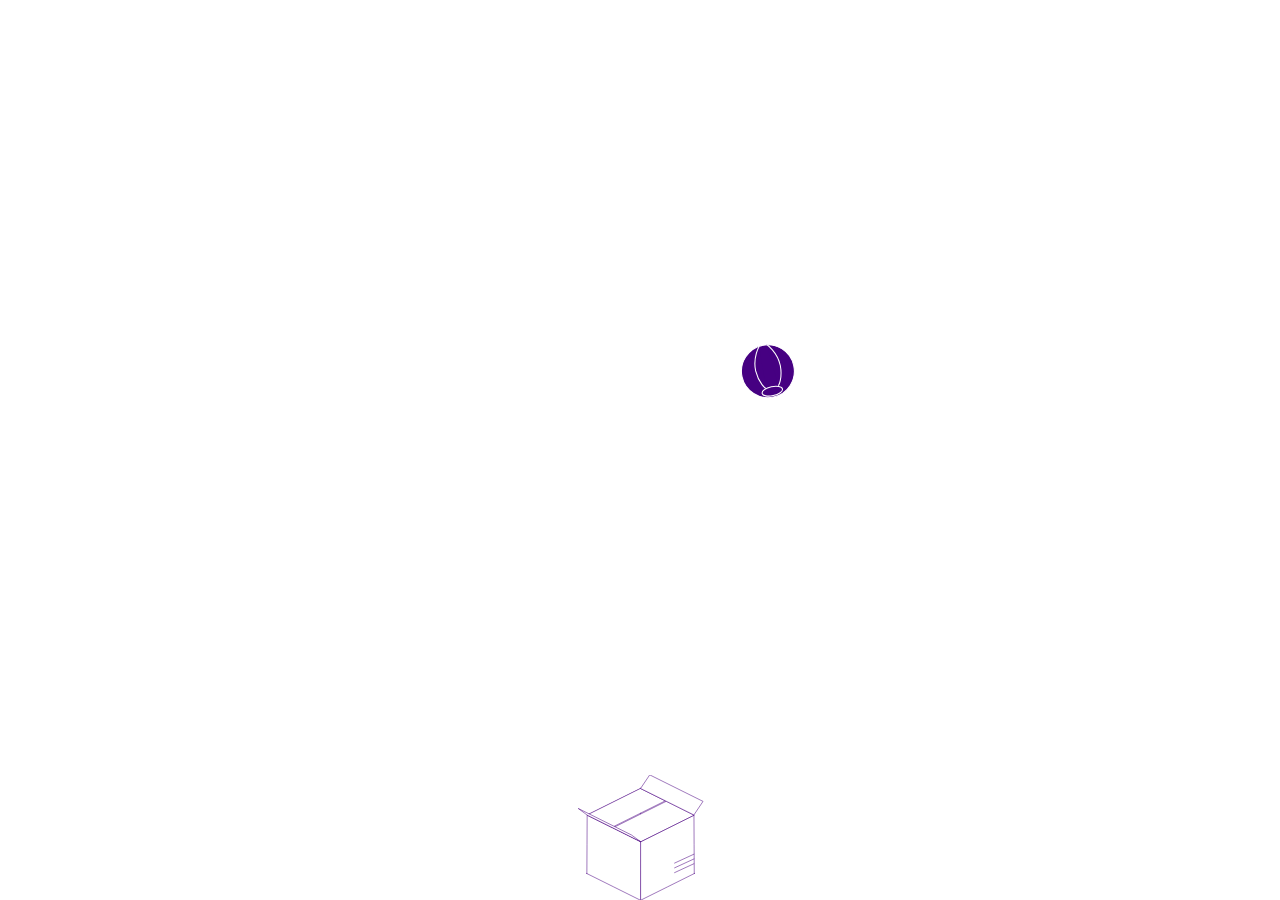
==== boxanimationtest/animationtester.html @ b497a302 "need to work on the svg path with ball, the ball moved along the position that is a width of the ori" ====
<!DOCTYPE html>
<html lang="en">
<head>
    <meta charset="UTF-8">
    <meta http-equiv="X-UA-Compatible" content="IE=edge">
    <meta name="viewport" content="width=device-width, initial-scale=1.0">
    <title>Document</title>
    <script src="../anime.min.js"></script>
    <link rel="stylesheet" href="box.css">
   </head>
<body>
   <div class="flex-container">
   <div class="scence-container">
   <svg id="box" width="160.93758" height="125.50215" xmlns="http://www.w3.org/2000/svg" xmlns:svg="http://www.w3.org/2000/svg">

      <metadata id="metadata5224">image/svg+xml</metadata>
     
      <g class="layer">
       <title>Layer 1</title>
      
       <g id="layer1" transform="translate(-18.466661,-171.67717)">
        <path d="m99.02972,185.14932c17.79928,8.86847 35.59855,17.73693 53.39782,26.6054c-17.79927,8.86846 -35.59855,17.73693 -53.39782,26.6054c-17.79928,-8.86847 -35.59855,-17.73693 -53.39782,-26.6054c17.79927,-8.86846 35.59855,-17.73693 53.39782,-26.6054z" fill="#ffffff" fill-rule="evenodd" id="rect5538" stroke="#000000" stroke-dashoffset="0" stroke-linecap="round" stroke-linejoin="round" stroke-miterlimit="4" stroke-width="0.52917"/>
        <path d="m152.72032,270.24236c-17.8752,8.89079 -35.7504,17.78159 -53.6256,26.67238c-0.02167,-19.51821 -0.04333,-39.03641 -0.065,-58.55462c17.79927,-8.86846 35.59853,-17.73693 53.3978,-26.60539c0.0976,19.49588 0.1952,38.99175 0.2928,58.48763z" fill="#ffffff" fill-rule="evenodd" id="rect5538-0" stroke="#000000" stroke-dashoffset="0" stroke-linecap="round" stroke-linejoin="round" stroke-miterlimit="4" stroke-width="0.52917"/>
        <path d="m45.33871,270.24235c17.8752,8.89079 35.7504,17.78159 53.6256,26.67238c0.02167,-19.51821 0.04333,-39.03641 0.065,-58.55462c-17.79927,-8.86846 -35.59853,-17.73693 -53.3978,-26.60539c-0.0976,19.49588 -0.1952,38.99175 -0.2928,58.48763z" fill="#ffffff" fill-rule="evenodd" id="rect5538-0-2" stroke="#000000" stroke-dashoffset="0" stroke-linecap="round" stroke-linejoin="round" stroke-miterlimit="4" stroke-width="0.52917"/>
        <path d="m99.02971,185.14932c0,17.73693 0,35.47386 0,53.21079" fill="none" id="path5765" stroke="#000000" stroke-miterlimit="4" stroke-width="0.52917"/>
        <path d="m72.14531,171.86423l26.69586,13.28552l-53.30361,26.5272l-26.69586,-13.28552l53.30361,-26.5272z" fill="#ffffff" fill-rule="evenodd" id="rect5565-2-3" class="lidn" stroke="#000000" stroke-dashoffset="0" stroke-linecap="round" stroke-linejoin="round" stroke-miterlimit="4" stroke-width="0.52917"/>
        <path d="m152.33287,211.67687l26.69585,13.28552l-53.30361,26.5272l-26.69585,-13.28552l53.30361,-26.5272z" fill="#ffffff" fill-rule="evenodd" id="rect5565-2" class="lids" stroke="#000000" stroke-dashoffset="0" stroke-linecap="round" stroke-linejoin="round" stroke-miterlimit="4" stroke-width="0.52917"/>
        <path d="m45.63193,211.75474l-26.69585,13.28552l53.30361,26.5272l26.69585,-13.28552l-53.30361,-26.5272z" fill="#ffffff" fill-rule="evenodd" id="rect5565-2-6" class="lidw" stroke="#000000" stroke-dashoffset="0" stroke-linecap="round" stroke-linejoin="round" stroke-miterlimit="4" stroke-width="0.52917"/>
        <path d="m125.72559,171.86381l-26.69586,13.28552l53.30361,26.5272l26.69586,-13.28552l-53.30361,-26.5272z" fill="#ffffff" fill-rule="evenodd" id="rect5565-2-4" class="lide" stroke="#000000" stroke-dashoffset="0" stroke-linecap="round" stroke-linejoin="round" stroke-miterlimit="4" stroke-width="0.52917"/>
      
        <path d="m152.3244,250.8869c-6.42559,2.96081 -12.85119,5.92163 -19.27678,8.88244" fill="none" id="path6612" stroke="#000000" stroke-linecap="round" stroke-miterlimit="4" stroke-width="0.52917"/>
        <path d="m152.3244,250.8869c-6.42559,2.96081 -12.85119,5.92163 -19.27678,8.88244" fill="none" id="path6612-7" stroke="#000000" stroke-linecap="round" stroke-miterlimit="4" stroke-width="0.52917" transform="translate(2.0533333e-6,9.5439038)"/>
        <path d="m152.3244,250.8869c-6.42559,2.96081 -12.85119,5.92163 -19.27678,8.88244" fill="none" id="path6612-5" stroke="#000000" stroke-linecap="round" stroke-miterlimit="4" stroke-width="0.52917" transform="translate(0.03779967,4.7436062)"/>
       </g>
      </g>
     </svg>
     <!-- <img src="../ball.svg" id="ball-svg" alt=""> -->
   <svg id="ball-with-path" width="80%" height="600" viewBox="70 -0 400 300">
      <g id="ball">
            <circle
         style="opacity:1;fill:#460082;fill-opacity:1;fill-rule:evenodd;stroke:#ffffff;stroke-width:0.5291667;stroke-linecap:round;stroke-linejoin:round;stroke-miterlimit:4;stroke-dasharray:none;stroke-dashoffset:0;stroke-opacity:1"
         id="path4991"
         cx="305.51553"
         cy="17.920185"
         r="13.229166" />
      <ellipse
         style="opacity:1;fill:#460082;fill-opacity:1;fill-rule:evenodd;stroke:#ffffff;stroke-width:0.5291667;stroke-linecap:round;stroke-linejoin:round;stroke-miterlimit:4;stroke-dasharray:none;stroke-dashoffset:0;stroke-opacity:1"
         id="path4993"
         cx="305.51553"
         cy="7.6911798"
         rx="5.2024026"
         ry="2.247438" />
      <path
         style="fill:#460082;fill-opacity:1;stroke:#ffffff;stroke-width:0.5291667;stroke-linecap:butt;stroke-linejoin:miter;stroke-miterlimit:4;stroke-dasharray:none;stroke-opacity:1"
         d="m 301.9661,9.6803206 c 0,0 -2.92376,3.0176674 -3.12421,9.6993974 1e-5,6.94902 4.39849,11.69837 4.39849,11.69837"
         id="path4995"
         inkscape:connector-curvature="0"
         sodipodi:nodetypes="ccc" />
      <path
         style="fill:#460082;fill-opacity:1;stroke:#ffffff;stroke-width:0.52916676;stroke-linecap:butt;stroke-linejoin:miter;stroke-miterlimit:4;stroke-dasharray:none;stroke-opacity:1"
         d="m 308.3353,9.6803206 c 0,0 2.92376,3.0176674 3.12421,9.6993974 -1e-5,6.94902 -4.39849,11.69837 -4.39849,11.69837"
         id="path4995-7"
         inkscape:connector-curvature="0"
         sodipodi:nodetypes="ccc" />
      </g>
    <path
       style="fill:none;stroke:none;stroke-width:0.26458332px;stroke-linecap:butt;stroke-linejoin:miter;stroke-opacity:1"
       d="M 291.85833,21.712378 C 44.901281,63.406424 19.777945,102.96231 19.777945,102.96231 c 0,0 -27.2614916,18.17433 39.555888,43.8322 66.817387,25.65788 246.422497,-4.81085 251.767907,-14.96709 5.34537,-10.15624 -89.80257,-45.435817 -134.16932,-38.486811 -44.36674,6.949011 -145.929154,23.519721 -142.187382,42.763121 3.741774,19.24341 36.883194,45.43582 81.249932,61.472 44.36675,16.03617 117.06406,11.22531 125.61668,8.01808 8.55262,-3.20723 68.42101,-24.5888 55.05752,-29.39965 -13.36347,-4.81085 -215.953773,0 -213.815617,24.05426 2.138156,24.05426 72.697307,71.09369 72.697307,71.09369 l -1.06908,3.20723"
       id="ball-path"
       class="item-path"
       inkscape:connector-curvature="0" />
   </svg>
</div>
</div>
<script SRC="./box.js" >
   
</script>
</body>

</html>
---- boxanimationtest/box.css ----
.path-anime{
         
}
body{
   margin: 0;
   width: 100vw;
   height: 100vh;
}
#box{
   position: absolute;
   bottom: 0;
   left: 0;
   right: 0;
   margin-left: auto;
   fill:indigo;
}
#box  g {
      width: 100%;
      height: 100%;
      color: indigo;
   }
   #box  g *{
      width: 100%;
      height: 100%;
      stroke: indigo;
      
   }
.scence-container{
   width: 100%;
   height: 100%;
   position: relative;
   display: flex;
}
.flex-container {
   width: 100%;
   height: 100vh;
}
.flex-container svg{
   margin: auto;
}
.flying-obj{
   position: absolute;
   width: 40px;
   height: 40px;
   align-self: flex-start;
}
.fading{
   transition: all 0.2s;
   opacity: 0;

}
.path-svg{
  position: absolute;
  bottom: 0;
  left: 0;
  right: 0;
  margin: auto;
}
#ball-with-path, #box{
    position: absolute;
    bottom: 0;
}
#ball{
    transform-origin: 0 0;
    transform-box: fill-box;
}
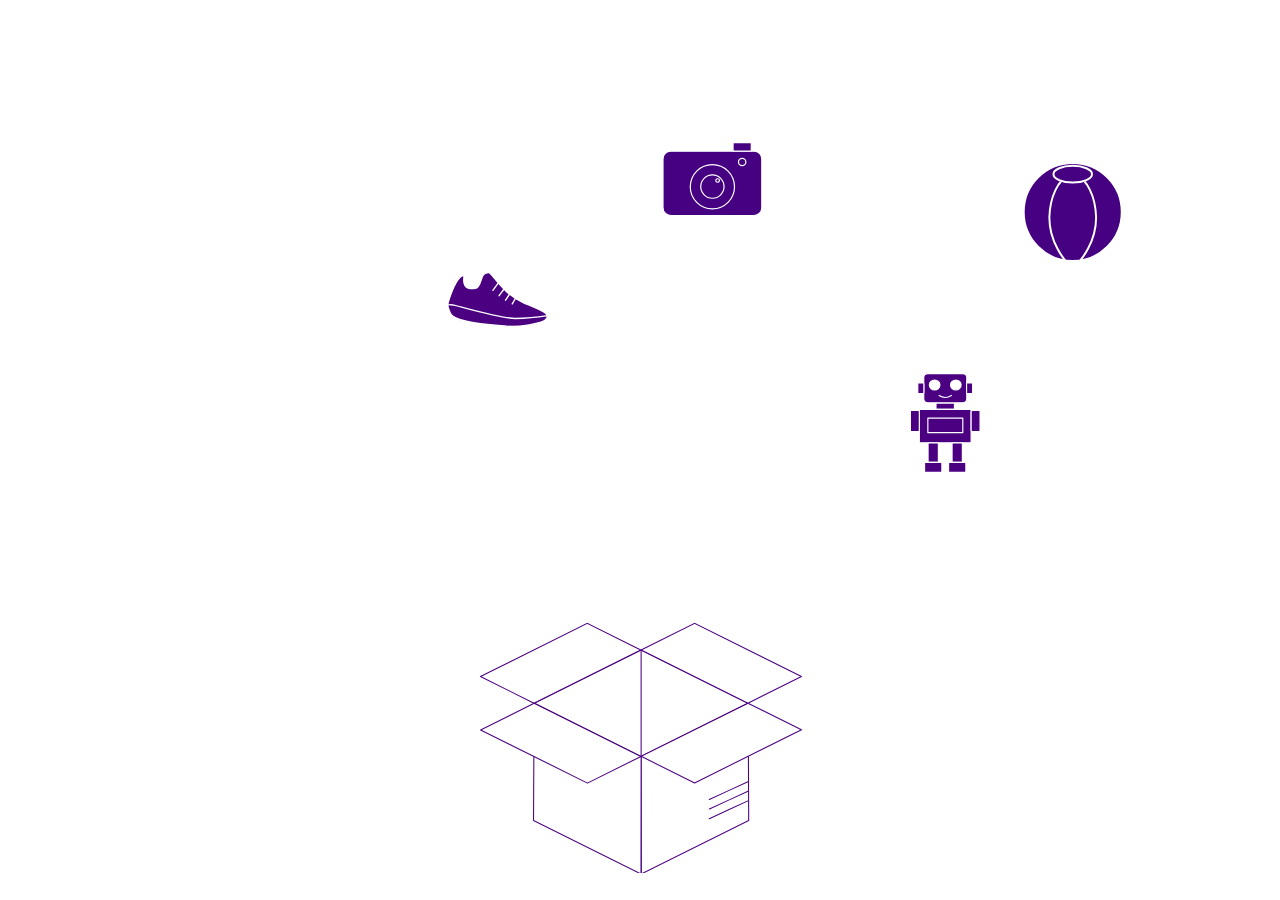
==== commit 2a7fcc3f: "added flower animation, path animation for the objects, change the position" ====
--- a/boxanimationtest/animationtester.html
+++ b/boxanimationtest/animationtester.html
@@ -9,68 +9,111 @@
     <link rel="stylesheet" href="box.css">
    </head>
 <body>
-   <div class="flex-container">
    <div class="scence-container">
-   <svg id="box" width="160.93758" height="125.50215" xmlns="http://www.w3.org/2000/svg" xmlns:svg="http://www.w3.org/2000/svg">
+      <svg id="box" width="320.93758" height="250.50215" xmlns="http://www.w3.org/2000/svg" xmlns:svg="http://www.w3.org/2000/svg" viewBox="0 0 160 125" preserveAspectRatio="xMidYMid meet">
 
-      <metadata id="metadata5224">image/svg+xml</metadata>
-     
-      <g class="layer">
-       <title>Layer 1</title>
-      
-       <g id="layer1" transform="translate(-18.466661,-171.67717)">
-        <path d="m99.02972,185.14932c17.79928,8.86847 35.59855,17.73693 53.39782,26.6054c-17.79927,8.86846 -35.59855,17.73693 -53.39782,26.6054c-17.79928,-8.86847 -35.59855,-17.73693 -53.39782,-26.6054c17.79927,-8.86846 35.59855,-17.73693 53.39782,-26.6054z" fill="#ffffff" fill-rule="evenodd" id="rect5538" stroke="#000000" stroke-dashoffset="0" stroke-linecap="round" stroke-linejoin="round" stroke-miterlimit="4" stroke-width="0.52917"/>
-        <path d="m152.72032,270.24236c-17.8752,8.89079 -35.7504,17.78159 -53.6256,26.67238c-0.02167,-19.51821 -0.04333,-39.03641 -0.065,-58.55462c17.79927,-8.86846 35.59853,-17.73693 53.3978,-26.60539c0.0976,19.49588 0.1952,38.99175 0.2928,58.48763z" fill="#ffffff" fill-rule="evenodd" id="rect5538-0" stroke="#000000" stroke-dashoffset="0" stroke-linecap="round" stroke-linejoin="round" stroke-miterlimit="4" stroke-width="0.52917"/>
-        <path d="m45.33871,270.24235c17.8752,8.89079 35.7504,17.78159 53.6256,26.67238c0.02167,-19.51821 0.04333,-39.03641 0.065,-58.55462c-17.79927,-8.86846 -35.59853,-17.73693 -53.3978,-26.60539c-0.0976,19.49588 -0.1952,38.99175 -0.2928,58.48763z" fill="#ffffff" fill-rule="evenodd" id="rect5538-0-2" stroke="#000000" stroke-dashoffset="0" stroke-linecap="round" stroke-linejoin="round" stroke-miterlimit="4" stroke-width="0.52917"/>
-        <path d="m99.02971,185.14932c0,17.73693 0,35.47386 0,53.21079" fill="none" id="path5765" stroke="#000000" stroke-miterlimit="4" stroke-width="0.52917"/>
-        <path d="m72.14531,171.86423l26.69586,13.28552l-53.30361,26.5272l-26.69586,-13.28552l53.30361,-26.5272z" fill="#ffffff" fill-rule="evenodd" id="rect5565-2-3" class="lidn" stroke="#000000" stroke-dashoffset="0" stroke-linecap="round" stroke-linejoin="round" stroke-miterlimit="4" stroke-width="0.52917"/>
-        <path d="m152.33287,211.67687l26.69585,13.28552l-53.30361,26.5272l-26.69585,-13.28552l53.30361,-26.5272z" fill="#ffffff" fill-rule="evenodd" id="rect5565-2" class="lids" stroke="#000000" stroke-dashoffset="0" stroke-linecap="round" stroke-linejoin="round" stroke-miterlimit="4" stroke-width="0.52917"/>
-        <path d="m45.63193,211.75474l-26.69585,13.28552l53.30361,26.5272l26.69585,-13.28552l-53.30361,-26.5272z" fill="#ffffff" fill-rule="evenodd" id="rect5565-2-6" class="lidw" stroke="#000000" stroke-dashoffset="0" stroke-linecap="round" stroke-linejoin="round" stroke-miterlimit="4" stroke-width="0.52917"/>
-        <path d="m125.72559,171.86381l-26.69586,13.28552l53.30361,26.5272l26.69586,-13.28552l-53.30361,-26.5272z" fill="#ffffff" fill-rule="evenodd" id="rect5565-2-4" class="lide" stroke="#000000" stroke-dashoffset="0" stroke-linecap="round" stroke-linejoin="round" stroke-miterlimit="4" stroke-width="0.52917"/>
-      
-        <path d="m152.3244,250.8869c-6.42559,2.96081 -12.85119,5.92163 -19.27678,8.88244" fill="none" id="path6612" stroke="#000000" stroke-linecap="round" stroke-miterlimit="4" stroke-width="0.52917"/>
-        <path d="m152.3244,250.8869c-6.42559,2.96081 -12.85119,5.92163 -19.27678,8.88244" fill="none" id="path6612-7" stroke="#000000" stroke-linecap="round" stroke-miterlimit="4" stroke-width="0.52917" transform="translate(2.0533333e-6,9.5439038)"/>
-        <path d="m152.3244,250.8869c-6.42559,2.96081 -12.85119,5.92163 -19.27678,8.88244" fill="none" id="path6612-5" stroke="#000000" stroke-linecap="round" stroke-miterlimit="4" stroke-width="0.52917" transform="translate(0.03779967,4.7436062)"/>
-       </g>
-      </g>
-     </svg>
+         <metadata id="metadata5224">image/svg+xml</metadata>
+        
+         <g class="layer">
+          <title>Layer 1</title>
+         
+          <g id="layer1" transform="translate(-18.466661,-171.67717)">
+           <path d="m99.02972,185.14932c17.79928,8.86847 35.59855,17.73693 53.39782,26.6054c-17.79927,8.86846 -35.59855,17.73693 -53.39782,26.6054c-17.79928,-8.86847 -35.59855,-17.73693 -53.39782,-26.6054c17.79927,-8.86846 35.59855,-17.73693 53.39782,-26.6054z" fill="#ffffff" fill-rule="evenodd" id="rect5538" stroke="#000000" stroke-dashoffset="0" stroke-linecap="round" stroke-linejoin="round" stroke-miterlimit="4" stroke-width="0.52917"/>
+           <path d="m152.72032,270.24236c-17.8752,8.89079 -35.7504,17.78159 -53.6256,26.67238c-0.02167,-19.51821 -0.04333,-39.03641 -0.065,-58.55462c17.79927,-8.86846 35.59853,-17.73693 53.3978,-26.60539c0.0976,19.49588 0.1952,38.99175 0.2928,58.48763z" fill="#ffffff" fill-rule="evenodd" id="rect5538-0" stroke="#000000" stroke-dashoffset="0" stroke-linecap="round" stroke-linejoin="round" stroke-miterlimit="4" stroke-width="0.52917"/>
+           <path d="m45.33871,270.24235c17.8752,8.89079 35.7504,17.78159 53.6256,26.67238c0.02167,-19.51821 0.04333,-39.03641 0.065,-58.55462c-17.79927,-8.86846 -35.59853,-17.73693 -53.3978,-26.60539c-0.0976,19.49588 -0.1952,38.99175 -0.2928,58.48763z" fill="#ffffff" fill-rule="evenodd" id="rect5538-0-2" stroke="#000000" stroke-dashoffset="0" stroke-linecap="round" stroke-linejoin="round" stroke-miterlimit="4" stroke-width="0.52917"/>
+           <path d="m99.02971,185.14932c0,17.73693 0,35.47386 0,53.21079" fill="none" id="path5765" stroke="#000000" stroke-miterlimit="4" stroke-width="0.52917"/>
+           <path d="m72.14531,171.86423l26.69586,13.28552l-53.30361,26.5272l-26.69586,-13.28552l53.30361,-26.5272z" fill="#ffffff" fill-rule="evenodd" id="rect5565-2-3" class="lidn" stroke="#000000" stroke-dashoffset="0" stroke-linecap="round" stroke-linejoin="round" stroke-miterlimit="4" stroke-width="0.52917"/>
+           <path d="m152.33287,211.67687l26.69585,13.28552l-53.30361,26.5272l-26.69585,-13.28552l53.30361,-26.5272z" fill="#ffffff" fill-rule="evenodd" id="rect5565-2" class="lids" stroke="#000000" stroke-dashoffset="0" stroke-linecap="round" stroke-linejoin="round" stroke-miterlimit="4" stroke-width="0.52917"/>
+           <path d="m45.63193,211.75474l-26.69585,13.28552l53.30361,26.5272l26.69585,-13.28552l-53.30361,-26.5272z" fill="#ffffff" fill-rule="evenodd" id="rect5565-2-6" class="lidw" stroke="#000000" stroke-dashoffset="0" stroke-linecap="round" stroke-linejoin="round" stroke-miterlimit="4" stroke-width="0.52917"/>
+           <path d="m125.72559,171.86381l-26.69586,13.28552l53.30361,26.5272l26.69586,-13.28552l-53.30361,-26.5272z" fill="#ffffff" fill-rule="evenodd" id="rect5565-2-4" class="lide" stroke="#000000" stroke-dashoffset="0" stroke-linecap="round" stroke-linejoin="round" stroke-miterlimit="4" stroke-width="0.52917"/>
+         
+           <path d="m152.3244,250.8869c-6.42559,2.96081 -12.85119,5.92163 -19.27678,8.88244" fill="none" id="path6612" stroke="#000000" stroke-linecap="round" stroke-miterlimit="4" stroke-width="0.52917"/>
+           <path d="m152.3244,250.8869c-6.42559,2.96081 -12.85119,5.92163 -19.27678,8.88244" fill="none" id="path6612-7" stroke="#000000" stroke-linecap="round" stroke-miterlimit="4" stroke-width="0.52917" transform="translate(2.0533333e-6,9.5439038)"/>
+           <path d="m152.3244,250.8869c-6.42559,2.96081 -12.85119,5.92163 -19.27678,8.88244" fill="none" id="path6612-5" stroke="#000000" stroke-linecap="round" stroke-miterlimit="4" stroke-width="0.52917" transform="translate(0.03779967,4.7436062)"/>
+          </g>
+         </g>
+        </svg>
      <!-- <img src="../ball.svg" id="ball-svg" alt=""> -->
-   <svg id="ball-with-path" width="80%" height="600" viewBox="70 -0 400 300">
+   <div class="object-path-anim" id="ball-moving">
+      <img class="flying-object" id="ball" src="../ball.svg">
+      <svg class="anim-path" id="ball-with-path" 
+      viewBox="0 0 297.11761 196.36584">
+      <path
+      style="fill:none;stroke:none;stroke-width:0.252414px;stroke-linecap:butt;stroke-linejoin:miter;stroke-opacity:1"
+      d="m 216.20541,55.102499 c 0,0 47.24898,-5.847873 61.23467,14.791676 C 291.4258,90.533722 257.40652,98.789543 247.20073,100.16551 236.99496,101.54148 -14.747651,111.86125 7.5538711,90.18973 29.855393,68.518204 124.35338,65.07828 134.18116,66.798241 c 9.82779,1.719963 134.56512,3.439927 138.34504,25.111452 3.77992,21.671527 -138.34504,56.758757 -169.71837,54.694807 -31.373327,-2.06396 -88.828096,-12.38373 -74.842395,-20.63955 13.9857,-8.25582 161.024545,-16.16765 178.034185,1.37596 17.00964,17.54362 -51.4069,68.4545 -51.4069,68.4545"
+      id="ball-path" />
+      </svg>
+   </div>
+   <div class="object-path-anim" id="camera-moving">
+      <img class="flying-object" id="camera" src="../camera.svg">
+      <svg class="anim-path" id="camera-with-path" 
+      viewBox="0 0 297.11761 196.36584">
+      <path
+      style="fill:none;stroke:none;stroke-width:0.264583px;stroke-linecap:butt;stroke-linejoin:miter;stroke-opacity:1"
+      d="m 117.92857,46.113094 c 0,0 -72.571428,-5.291667 -80.886904,-5.291667 -8.315476,0 -53.672618,-18.898808 -28.72619,-25.70238 C 33.261903,8.315476 116.41667,-3.0238094 188.98809,9.8273808 261.55952,22.678571 303.1369,27.970239 295.57736,43.845236 288.01785,59.720236 33.261903,108.10119 21.922619,86.178569 10.583333,64.255951 53.672618,61.232142 92.982141,58.964284 132.29166,56.696427 307.6726,71.815475 278.19048,92.22619 248.70833,112.6369 31.75,193.52381 48.380951,147.41071 65.011902,101.29762 163.28571,105.83333 181.42857,127.75595 c 18.14285,21.92262 -27.97024,67.27976 -27.97024,67.27976"
+      id="camera-path" />
+      </svg>
+   </div>
+   <div class="object-path-anim" id="robot-moving">
+      <img class="flying-object" id="robot" src="../robot.svg">
+      <svg class="anim-path" id="robot-with-path" 
+      viewBox="0 0 297.11761 196.36584">
+      <path
+      style="fill:none;stroke:none;stroke-width:0.264583px;stroke-linecap:butt;stroke-linejoin:miter;stroke-opacity:1"
+      d="m 181.42857,112.6369 c 0,0 127.75594,2.26786 117.17261,-24.946425 C 288.01785,60.47619 200.32738,54.428569 125.48809,64.255951 50.648809,74.083332 14.363095,84.666666 6.047619,97.517856 -2.2678571,110.36904 99.02976,144.3869 190.5,146.65476 c 91.47024,2.26786 103.56548,-21.92262 103.56548,-21.92262 0,0 -164.79762,-33.261905 -199.571435,0 -34.773809,33.2619 49.136905,71.05952 49.136905,71.05952"
+      id="robot-path" /> 
+      </svg>
+   </div>
+   <div class="object-path-anim" id="shoe-moving">
+      <img class="flying-object" id="shoe" src="../shoe.svg">
+      <svg class="anim-path" id="shoe-with-path" 
+      viewBox="0 0 297.11761 196.36584">
+      <path
+      style="fill:none;stroke:none;stroke-width:0.264583px;stroke-linecap:butt;stroke-linejoin:miter;stroke-opacity:1"
+      d="m 59.34226,78.997023 c 0,0 -29.104166,1.133928 -42.333332,10.205358 C 3.7797618,98.273808 -2.2678571,107.34524 0.37797618,115.66071 3.0238094,123.97619 179.91666,148.92262 241.52678,138.33928 c 61.61012,-10.58333 54.42857,-34.01785 54.42857,-34.01785 0,0 -34.39583,-10.961313 -80.50893,-10.961313 -46.11309,0 -129.267849,0.377976 -150.056539,13.229163 -20.788691,12.85119 -36.285715,24.19048 -37.797621,31.75 -1.511903,7.55953 106.58929,24.94643 124.35417,26.83631 17.76488,1.88988 82.02083,-1.13393 93.36012,-3.40178 11.33928,-2.26786 29.86011,-10.96131 28.72619,-23.43453 -1.13393,-12.47321 -44.60119,-21.92261 -53.29465,-21.92261 -8.69345,0 -65.76785,-9.07143 -107.34523,-0.75596 -41.577385,8.31548 -70.303576,21.16667 -68.79167,31.37203 1.511904,10.20535 93.73809,38.93154 107.72321,39.6875 13.98512,0.75595 52.16072,2.26785 51.78274,-11.33929 -0.37798,-13.60714 -16.25298,-30.23809 -29.48214,-24.94643 -13.22917,5.29167 -34.77381,8.69345 -31.37203,20.78869 3.40179,12.09524 6.80358,23.43453 6.80358,23.43453"
+      id="shoe-path" />
+      </svg>
+   </div>
+   <div class="object-path-anim" id="vase-moving">
+      <img class="flying-object" id="vase" src="../vase.svg">
+      <svg class="anim-path" id="vase-with-path" 
+      viewBox="0 0 297.11761 196.36584">
+      <path
+      style="fill:none;stroke:none;stroke-width:0.264583px;stroke-linecap:butt;stroke-linejoin:miter;stroke-opacity:1"
+      d="m 285.75,77.863093 c 0,0 -39.30953,13.607145 -98.27381,13.985121 C 128.5119,92.22619 18.142857,88.824405 10.205357,81.642856 2.2678571,74.461308 130.77976,38.553572 188.98809,48.380951 c 58.20833,9.827382 107.34524,32.127975 93.73809,40.065475 -13.60712,7.9375 -57.0744,58.586314 -146.65475,49.514884 C 46.491072,128.88988 5.6696427,128.5119 30.994048,114.90476 56.318451,101.29762 136.4494,104.6994 149.67857,106.58928 c 13.22917,1.88989 88.06845,6.4256 96.7619,20.03274 8.69345,13.60714 -103.1875,69.54762 -103.1875,69.54762"
+      id="vase-path" />
+      </svg>
+   </div>
+   <!-- <svg class="ball" width="100%" height="300">
       <g id="ball">
-            <circle
-         style="opacity:1;fill:#460082;fill-opacity:1;fill-rule:evenodd;stroke:#ffffff;stroke-width:0.5291667;stroke-linecap:round;stroke-linejoin:round;stroke-miterlimit:4;stroke-dasharray:none;stroke-dashoffset:0;stroke-opacity:1"
-         id="path4991"
-         cx="305.51553"
-         cy="17.920185"
-         r="13.229166" />
-      <ellipse
-         style="opacity:1;fill:#460082;fill-opacity:1;fill-rule:evenodd;stroke:#ffffff;stroke-width:0.5291667;stroke-linecap:round;stroke-linejoin:round;stroke-miterlimit:4;stroke-dasharray:none;stroke-dashoffset:0;stroke-opacity:1"
-         id="path4993"
-         cx="305.51553"
-         cy="7.6911798"
-         rx="5.2024026"
-         ry="2.247438" />
-      <path
-         style="fill:#460082;fill-opacity:1;stroke:#ffffff;stroke-width:0.5291667;stroke-linecap:butt;stroke-linejoin:miter;stroke-miterlimit:4;stroke-dasharray:none;stroke-opacity:1"
-         d="m 301.9661,9.6803206 c 0,0 -2.92376,3.0176674 -3.12421,9.6993974 1e-5,6.94902 4.39849,11.69837 4.39849,11.69837"
-         id="path4995"
-         inkscape:connector-curvature="0"
-         sodipodi:nodetypes="ccc" />
-      <path
-         style="fill:#460082;fill-opacity:1;stroke:#ffffff;stroke-width:0.52916676;stroke-linecap:butt;stroke-linejoin:miter;stroke-miterlimit:4;stroke-dasharray:none;stroke-opacity:1"
-         d="m 308.3353,9.6803206 c 0,0 2.92376,3.0176674 3.12421,9.6993974 -1e-5,6.94902 -4.39849,11.69837 -4.39849,11.69837"
-         id="path4995-7"
-         inkscape:connector-curvature="0"
-         sodipodi:nodetypes="ccc" />
-      </g>
-    <path
-       style="fill:none;stroke:none;stroke-width:0.26458332px;stroke-linecap:butt;stroke-linejoin:miter;stroke-opacity:1"
-       d="M 291.85833,21.712378 C 44.901281,63.406424 19.777945,102.96231 19.777945,102.96231 c 0,0 -27.2614916,18.17433 39.555888,43.8322 66.817387,25.65788 246.422497,-4.81085 251.767907,-14.96709 5.34537,-10.15624 -89.80257,-45.435817 -134.16932,-38.486811 -44.36674,6.949011 -145.929154,23.519721 -142.187382,42.763121 3.741774,19.24341 36.883194,45.43582 81.249932,61.472 44.36675,16.03617 117.06406,11.22531 125.61668,8.01808 8.55262,-3.20723 68.42101,-24.5888 55.05752,-29.39965 -13.36347,-4.81085 -215.953773,0 -213.815617,24.05426 2.138156,24.05426 72.697307,71.09369 72.697307,71.09369 l -1.06908,3.20723"
-       id="ball-path"
-       class="item-path"
-       inkscape:connector-curvature="0" />
-   </svg>
-</div>
+         <circle
+      style="opacity:1;fill:#460082;fill-opacity:1;fill-rule:evenodd;stroke:#ffffff;stroke-width:0.5291667;stroke-linecap:round;stroke-linejoin:round;stroke-miterlimit:4;stroke-dasharray:none;stroke-dashoffset:0;stroke-opacity:1"
+      id="path4991"
+      cx="305.51553"
+      cy="17.920185"
+      r="13.229166" />
+   <ellipse
+      style="opacity:1;fill:#460082;fill-opacity:1;fill-rule:evenodd;stroke:#ffffff;stroke-width:0.5291667;stroke-linecap:round;stroke-linejoin:round;stroke-miterlimit:4;stroke-dasharray:none;stroke-dashoffset:0;stroke-opacity:1"
+      id="path4993"
+      cx="305.51553"
+      cy="7.6911798"
+      rx="5.2024026"
+      ry="2.247438" />
+   <path
+      style="fill:#460082;fill-opacity:1;stroke:#ffffff;stroke-width:0.5291667;stroke-linecap:butt;stroke-linejoin:miter;stroke-miterlimit:4;stroke-dasharray:none;stroke-opacity:1"
+      d="m 301.9661,9.6803206 c 0,0 -2.92376,3.0176674 -3.12421,9.6993974 1e-5,6.94902 4.39849,11.69837 4.39849,11.69837"
+      id="path4995"
+      inkscape:connector-curvature="0"
+      sodipodi:nodetypes="ccc" />
+   <path
+      style="fill:#460082;fill-opacity:1;stroke:#ffffff;stroke-width:0.52916676;stroke-linecap:butt;stroke-linejoin:miter;stroke-miterlimit:4;stroke-dasharray:none;stroke-opacity:1"
+      d="m 308.3353,9.6803206 c 0,0 2.92376,3.0176674 3.12421,9.6993974 -1e-5,6.94902 -4.39849,11.69837 -4.39849,11.69837"
+      id="path4995-7"
+      inkscape:connector-curvature="0"
+      sodipodi:nodetypes="ccc" />
+   </g> -->
+   
+
 </div>
 <script SRC="./box.js" >
    
--- a/boxanimationtest/box.css
+++ b/boxanimationtest/box.css
@@ -7,12 +7,12 @@
    height: 100vh;
 }
 #box{
+   margin: auto;
+   fill:indigo;
+   margin-top: -6vh;
+   width: 100%;
    position: absolute;
-   bottom: 0;
-   left: 0;
-   right: 0;
-   margin-left: auto;
-   fill:indigo;
+   bottom: 3vh;
 }
 #box  g {
       width: 100%;
@@ -27,16 +27,9 @@
    }
 .scence-container{
    width: 100%;
-   height: 100%;
+   height: 100vh;
    position: relative;
-   display: flex;
-}
-.flex-container {
-   width: 100%;
-   height: 100vh;
-}
-.flex-container svg{
-   margin: auto;
+   overflow: hidden;
 }
 .flying-obj{
    position: absolute;
@@ -45,7 +38,7 @@
    align-self: flex-start;
 }
 .fading{
-   transition: all 0.2s;
+   transition: all 0.5s;
    opacity: 0;
 
 }
@@ -56,11 +49,31 @@
   right: 0;
   margin: auto;
 }
-#ball-with-path, #box{
-    position: absolute;
-    bottom: 0;
+.object-path-anim{
+   position: absolute;
+   top: 0;
+   width: 80%;
+   left: 10%;
+   height: 80vh;
+   margin: auto;
 }
-#ball{
-    transform-origin: 0 0;
-    transform-box: fill-box;
+.flying-object, .anim-path{
+   position: absolute;
+}
+.flying-object{
+   width: 100px;
+   height: 100px;
+   left: 10%;
+   top: -40px;
+}
+.anim-path{
+   width: auto;
+   margin:auto;
+   left:0;
+   right: 0;
+   height: 100%;
+
+}
+#robot{
+   fill:indigo;
 }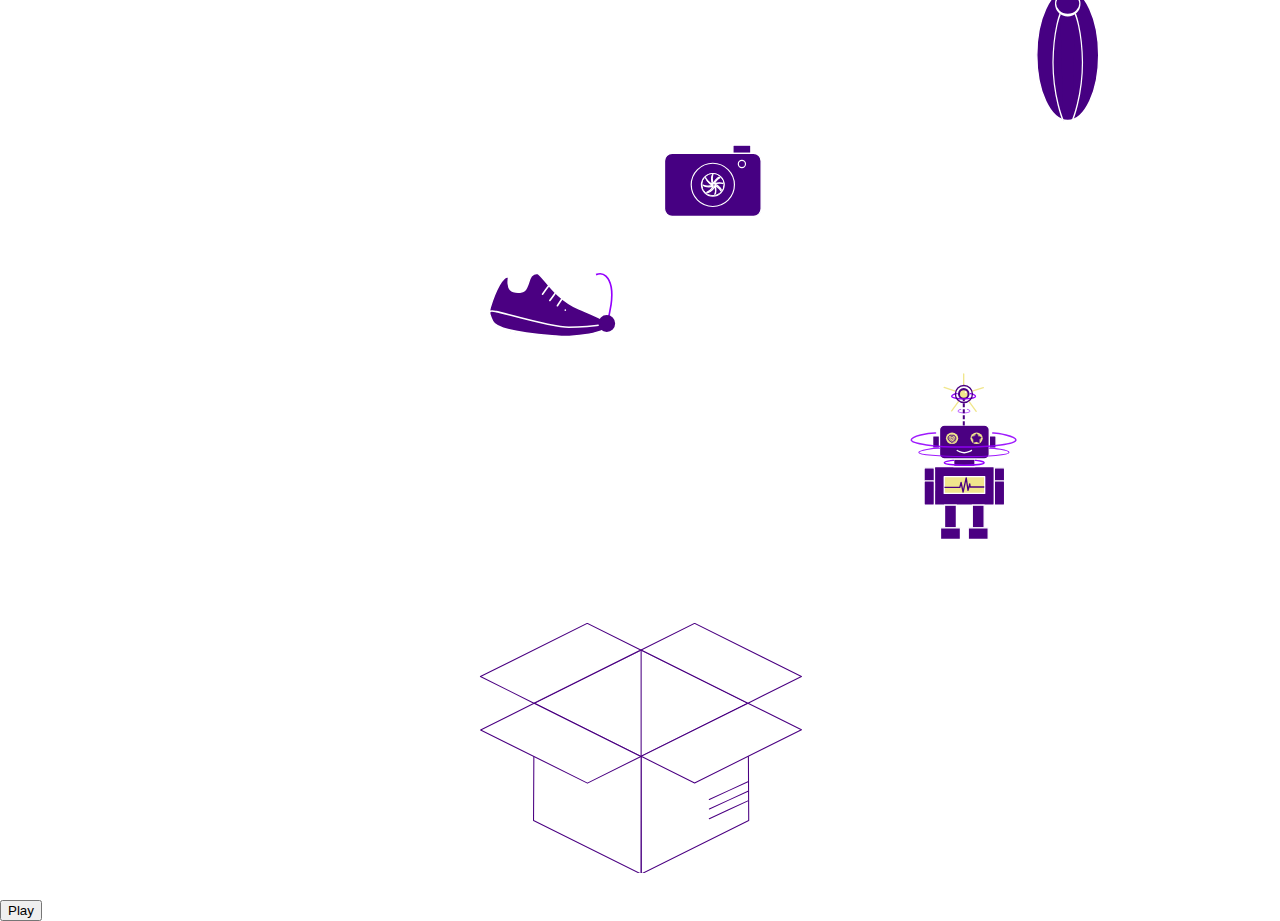
==== commit 39bfaaef: "Added serveral animation for camera, ball, shoe, changed design for the robot" ====
--- a/boxanimationtest/animationtester.html
+++ b/boxanimationtest/animationtester.html
@@ -35,7 +35,9 @@
         </svg>
      <!-- <img src="../ball.svg" id="ball-svg" alt=""> -->
    <div class="object-path-anim" id="ball-moving">
-      <img class="flying-object" id="ball" src="../ball.svg">
+      <div class="ball-squeeze">
+         <img class="flying-objects" id="ball" src="../ball.svg">
+      </div>
       <svg class="anim-path" id="ball-with-path" 
       viewBox="0 0 297.11761 196.36584">
       <path
@@ -45,7 +47,128 @@
       </svg>
    </div>
    <div class="object-path-anim" id="camera-moving">
-      <img class="flying-object" id="camera" src="../camera.svg">
+      <div class="flying-object svg-flying" id="camera">
+         <div id="cam-click-sticks" >
+            <div class="stick-container">
+               <div class="stick">
+               </div>
+            </div>
+            <div class="stick-container">
+               <div class="stick">
+               </div>
+            </div>
+            <div class="stick-container">
+               <div class="stick">
+               </div>
+            </div>
+         </div>
+         <svg width="100" id="camera-body" height="100" viewBox="65 120 45 32" >
+            <rect
+               ry="0.42151606"
+               rx="0.41495404"
+               y="120.72792"
+               x="96.76683"
+               height="3.72523"
+               width="8.0124922"
+               id="cam-btn"
+               style="fill:#460082;fill-opacity:1;fill-rule:evenodd;stroke:#ffffff;stroke-width:0.529167;stroke-linecap:round;stroke-linejoin:round;stroke-miterlimit:4;stroke-dashoffset:0;stroke-opacity:1" />
+            <rect
+               ry="3.4149354"
+               y="124.46365"
+               x="65.981102"
+               height="28.284616"
+               width="43.418755"
+               id="rect4743"
+               style="fill:#460082;fill-opacity:1;fill-rule:evenodd;stroke:#ffffff;stroke-width:0.529167;stroke-linecap:round;stroke-linejoin:round;stroke-miterlimit:4;stroke-dashoffset:0;stroke-opacity:1" />
+            <circle
+               r="9.7219286"
+               cy="138.60596"
+               cx="87.690475"
+               id="path4749"
+               style="fill:#460082;fill-opacity:1;fill-rule:evenodd;stroke:#ffffff;stroke-width:0.529167;stroke-linecap:round;stroke-linejoin:round;stroke-miterlimit:4;stroke-dashoffset:0;stroke-opacity:1" />
+            <circle
+               r="5.1239824"
+               cy="138.60596"
+               cx="87.690475"
+               id="len-opened-2"
+               style="fill:#460082;fill-opacity:1;fill-rule:evenodd;stroke:#ffffff;stroke-width:0.529167;stroke-linecap:round;stroke-linejoin:round;stroke-miterlimit:4;stroke-dashoffset:0;stroke-opacity:1" />
+            <ellipse
+               ry="0.76839989"
+               rx="0.8018086"
+               cy="137.36984"
+               cx="89.98436"
+               id="path4761"
+               style="fill:#460082;fill-opacity:1;fill-rule:evenodd;stroke:#ffffff;stroke-width:0.529167;stroke-linecap:round;stroke-linejoin:round;stroke-miterlimit:4;stroke-dashoffset:0;stroke-opacity:1" />
+            <ellipse
+               ry="1.6019861"
+               rx="1.6162895"
+               cy="129.20734"
+               cx="100.77307"
+               id="flash-light"
+               style="fill:#460082;fill-opacity:1;fill-rule:evenodd;stroke:#ffffff;stroke-width:0.529167;stroke-linecap:round;stroke-linejoin:round;stroke-miterlimit:4;stroke-dashoffset:0;stroke-opacity:1" />
+         </svg>
+         <div class="len-shutter-mask">
+            <svg viewBox=" 83.2 134.5 40 40" width="100" height="100">
+         <g id="len-shutter">
+         <path
+            id="path2755-4-0-2"
+            style="fill:#460082;fill-opacity:1;fill-rule:evenodd;stroke:#ffffff;stroke-width:0.529167;stroke-linecap:round;stroke-linejoin:round;stroke-miterlimit:4;"
+            d="m 87.64844,138.63076 a 5.622396,5.622396 0 0 1 -5.16248,3.406 5.622396,5.622396 0 0 1 -5.16144,-3.40134 5.622396,5.622396 0 0 0 -0.46095,2.22053 5.622396,5.622396 0 0 0 5.62239,5.6224 5.622396,5.622396 0 0 0 5.6224,-5.6224 5.622396,5.622396 0 0 0 -0.45992,-2.22519 z" />
+         <path
+            id="path2755-4-0-2-6"
+            style="fill:#460082;fill-opacity:1;fill-rule:evenodd;stroke:#ffffff;stroke-width:0.529167;stroke-linecap:round;stroke-linejoin:round;stroke-miterlimit:4;"
+            d="m 87.64844,138.63076 a 5.622396,5.622396 0 0 1 -1.08778,6.08842 5.622396,5.622396 0 0 1 -6.02124,1.39791 5.622396,5.622396 0 0 0 1.29195,1.8639 5.622396,5.622396 0 0 0 7.94871,-0.20189 5.622396,5.622396 0 0 0 -0.2019,-7.94873 5.622396,5.622396 0 0 0 -1.92974,-1.19961 z" />
+         <path
+            id="path2755-4-0-2-0"
+            style="fill:#460082;fill-opacity:1;fill-rule:evenodd;stroke:#ffffff;stroke-width:0.529167;stroke-linecap:round;stroke-linejoin:round;stroke-miterlimit:4;"
+            d="m 87.64844,138.63072 a 5.622396,5.622396 0 0 1 3.60601,5.0248 5.622396,5.622396 0 0 1 -3.19612,5.29096 5.622396,5.622396 0 0 0 2.23691,0.37349 5.622396,5.622396 0 0 0 5.39737,-5.83876 5.622396,5.622396 0 0 0 -5.83875,-5.39735 5.622396,5.622396 0 0 0 -2.20542,0.5469 z" />
+         <path
+            id="path2755-4-0-2-64"
+            style="fill:#460082;fill-opacity:1;fill-rule:evenodd;stroke:#ffffff;stroke-width:0.529167;stroke-linecap:round;stroke-linejoin:round;stroke-miterlimit:4;"
+            d="m 87.64844,138.63068 a 5.622396,5.622396 0 0 1 -6.05597,-1.25594 5.622396,5.622396 0 0 1 -1.23066,-6.05764 5.622396,5.622396 0 0 0 -1.89895,1.23985 5.622396,5.622396 0 0 0 -0.0183,7.95125 5.622396,5.622396 0 0 0 7.95125,0.0183 5.622396,5.622396 0 0 0 1.2526,-1.89578 z" />
+         <path
+            id="path2755-4-0-2-2"
+            style="fill:#460082;fill-opacity:1;fill-rule:evenodd;stroke:#ffffff;stroke-width:0.529167;stroke-linecap:round;stroke-linejoin:round;stroke-miterlimit:4;"
+            d="m 87.64844,138.63076 a 5.622396,5.622396 0 0 1 -3.42612,-5.14915 5.622396,5.622396 0 0 1 3.38118,-5.17468 5.622396,5.622396 0 0 0 -2.22232,-0.45228 5.622396,5.622396 0 0 0 -5.60041,5.64429 5.622396,5.622396 0 0 0 5.64429,5.60042 5.622396,5.622396 0 0 0 2.22338,-0.4686 z" />
+         <path
+            id="path2755-4-0-2-01"
+            style="fill:#460082;fill-opacity:1;fill-rule:evenodd;stroke:#ffffff;stroke-width:0.529167;stroke-linecap:round;stroke-linejoin:round;stroke-miterlimit:4;"
+            d="m 87.64844,138.63068 a 5.622396,5.622396 0 0 1 0.92661,-6.11501 5.622396,5.622396 0 0 1 5.98222,-1.55643 5.622396,5.622396 0 0 0 -1.34072,-1.82913 5.622396,5.622396 0 0 0 -7.9406,0.41173 5.622396,5.622396 0 0 0 0.41174,7.9406 5.622396,5.622396 0 0 0 1.96075,1.14824 z" />
+         <path
+            id="path2755-4-0-2-23"
+            style="fill:#460082;fill-opacity:1;fill-rule:evenodd;stroke:#ffffff;stroke-width:0.529167;stroke-linecap:round;stroke-linejoin:round;stroke-miterlimit:4;"
+            d="m 87.64848,138.63068 a 5.622396,5.622396 0 0 1 4.92064,-3.7469 5.622396,5.622396 0 0 1 5.37938,3.04494 5.622396,5.622396 0 0 0 0.30988,-2.24659 5.622396,5.622396 0 0 0 -5.9893,-5.22981 5.622396,5.622396 0 0 0 -5.22981,5.98931 5.622396,5.622396 0 0 0 0.60917,2.18905 z" />
+         <path
+            id="path2755-4-0-2-67"
+            style="fill:#460082;fill-opacity:1;fill-rule:evenodd;stroke:#ffffff;stroke-width:0.529167;stroke-linecap:round;stroke-linejoin:round;stroke-miterlimit:4;"
+            d="m 87.64848,138.63068 a 5.622396,5.622396 0 0 1 6.10385,0.99763 5.622396,5.622396 0 0 1 1.48678,5.99993 5.622396,5.622396 0 0 0 1.84458,-1.31937 5.622396,5.622396 0 0 0 -0.31936,-7.94486 5.622396,5.622396 0 0 0 -7.94485,0.31936 5.622396,5.622396 0 0 0 -1.17096,1.94726 z" />
+       </g>
+            </svg>
+         </div>
+         <div id="flash-effect">
+            <div id="halo-flash">
+            </div>
+            <svg id="flash-star" width="70" height="70" viewBox="-645 -124 80 80" >
+               <path
+               sodipodi:type="star"
+               style="opacity:1;fill:#f0e68c;fill-opacity:1;fill-rule:evenodd;stroke:none;stroke-width:0.77603215;stroke-linecap:round;stroke-linejoin:round;stroke-miterlimit:4;stroke-dashoffset:0;stroke-opacity:1"
+               id="path12"
+               sodipodi:sides="4"
+               sodipodi:cx="-609.02789"
+               sodipodi:cy="-91.838791"
+               sodipodi:r1="27.524141"
+               sodipodi:r2="6.8360634"
+               sodipodi:arg1="1.522447"
+               sodipodi:arg2="2.3801369"
+               inkscape:flatsided="false"
+               inkscape:rounded="0.038122821"
+               inkscape:randomized="0"
+               d="m -607.69764,-64.346814 c -0.90038,-0.02158 -5.61153,-22.169933 -6.27842,-22.775258 -0.64351,-0.584108 -22.56463,-2.517637 -22.54381,-3.386464 0.0216,-0.900385 22.16993,-5.611529 22.77526,-6.278419 0.58411,-0.643515 2.51763,-22.564635 3.38646,-22.543815 0.90039,0.0216 5.61153,22.169936 6.27842,22.77526 0.64352,0.584108 22.56464,2.517637 22.54381,3.386464 -0.0216,0.900385 -22.16993,5.611529 -22.77525,6.278419 -0.58411,0.643515 -2.51764,22.564636 -3.38647,22.543813 z"
+               inkscape:transform-center-x="2.3592964"
+               inkscape:transform-center-y="0.30820134" />
+            </svg>
+         </div>
+      </div>
       <svg class="anim-path" id="camera-with-path" 
       viewBox="0 0 297.11761 196.36584">
       <path
@@ -55,7 +178,341 @@
       </svg>
    </div>
    <div class="object-path-anim" id="robot-moving">
-      <img class="flying-object" id="robot" src="../robot.svg">
+      <div class="flying-object" id="robot">
+         <svg id="robot-svg"  width="140" viewBox="56 74 55 55">
+            <g id="robot-body">
+               <g id="right-arm">
+                  <rect
+                     ry="0.67641258"
+                     rx="0.37189832"
+                     y="105.36721"
+                     x="94.919273"
+                     height="9.5438995"
+                     width="4.0632439"
+                     id="top-arm-r"
+                     style="fill:#4b0082;fill-opacity:1;fill-rule:evenodd;stroke:#ffffff;stroke-width:0.529167;stroke-linecap:round;stroke-linejoin:round;stroke-miterlimit:4;;stroke-dashoffset:0;stroke-opacity:1" />
+                  <rect
+                     ry="0.67641258"
+                     rx="0.37189832"
+                     y="110.50768"
+                     x="94.919266"
+                     height="9.5438995"
+                     width="4.0632439"
+                     id="bot-arm-r"
+                     style="fill:#4b0082;fill-opacity:1;fill-rule:evenodd;stroke:#ffffff;stroke-width:0.529167;stroke-linecap:round;stroke-linejoin:round;stroke-miterlimit:4;;stroke-dashoffset:0;stroke-opacity:1" />
+               </g>
+               <rect
+               ry="0.67641258"
+               rx="0.37189832"
+               y="104.83804"
+               x="71.390251"
+               height="15.213541"
+               width="23.529018"
+               id="body-box"
+               style="fill:#4b0082;fill-opacity:1;fill-rule:evenodd;stroke:#ffffff;stroke-width:0.529167;stroke-linecap:round;stroke-linejoin:round;stroke-miterlimit:4;;stroke-dashoffset:0;stroke-opacity:1" />
+               <g id="chest-screen">
+                  <rect
+                     style="opacity:1;fill:#f0e68c;fill-opacity:1;fill-rule:evenodd;stroke:#ffffff;stroke-width:0.529167;stroke-linecap:round;stroke-linejoin:round;stroke-miterlimit:4;;stroke-dashoffset:0;stroke-opacity:1"
+                     id="robot-screen"
+                     width="15.875"
+                     height="6.6145835"
+                     x="75.264503"
+                     y="108.8068" />
+                  <path
+                     style="fill:none;stroke:#4b0082;stroke-width:0.529167;stroke-linecap:square;stroke-linejoin:round;stroke-miterlimit:4;;stroke-opacity:1;paint-order:stroke fill markers"
+                     d="m 75.595893,113.02743 5.782464,1e-5 0.500405,-1.89695 0.778406,3.74647 1.223215,-5.54857 0.722809,4.88464 0.667206,-2.51344 0.166801,1.18557 5.282056,2e-5"
+                     id="pulse-path"
+                     sodipodi:nodetypes="ccccccccc" />
+               </g>
+               <g id="left-arm">
+                  <rect
+                     ry="0.67641258"
+                     rx="0.37189832"
+                     y="105.36721"
+                     x="67.327011"
+                     height="9.5438995"
+                     width="4.0632439"
+                     id="top-part-l"
+                     style="fill:#4b0082;fill-opacity:1;fill-rule:evenodd;stroke:#ffffff;stroke-width:0.529167;stroke-linecap:round;stroke-linejoin:round;stroke-miterlimit:4;;stroke-dashoffset:0;stroke-opacity:1" />
+                  <rect
+                     ry="0.67641258"
+                     rx="0.37189832"
+                     y="110.50768"
+                     x="67.327011"
+                     height="9.5438995"
+                     width="4.0632439"
+                     id="bot-part-l"
+                     style="fill:#4b0082;fill-opacity:1;fill-rule:evenodd;stroke:#ffffff;stroke-width:0.529167;stroke-linecap:round;stroke-linejoin:round;stroke-miterlimit:4;;stroke-dashoffset:0;stroke-opacity:1" />
+               </g>
+            </g>
+            <rect
+               style="opacity:1;fill:#4b0082;fill-opacity:1;fill-rule:evenodd;stroke:#ffffff;stroke-width:0.529167;stroke-linecap:round;stroke-linejoin:round;stroke-miterlimit:4;;stroke-dashoffset:0;stroke-opacity:1"
+               id="robot-neck"
+               width="8.397624"
+               height="2.9293153"
+               x="78.955948"
+               y="101.90875"
+               rx="0"
+               ry="0" />
+            <g id="head-robot"
+            style="fill:#4b0082;fill-opacity:1;stroke:#ffffff;stroke-width:0.529167;stroke-miterlimit:4;"
+            transform="translate(48.696383,-12.611786)">
+               <rect
+                  style="opacity:1;fill:#4b0082;fill-opacity:1;fill-rule:evenodd;stroke:#ffffff;stroke-width:0.529167;stroke-linecap:round;stroke-linejoin:round;stroke-miterlimit:4;;stroke-dashoffset:0;stroke-opacity:1"
+                  id="right-ear"
+                  width="2.7715523"
+                  height="4.8166962"
+                  x="44.150272"
+                  y="105.43075"
+                  rx="0.31376046"
+                  ry="0.60208905" />
+               <rect
+                  style="opacity:1;fill:#4b0082;fill-opacity:1;fill-rule:evenodd;stroke:#ffffff;stroke-width:0.529167;stroke-linecap:round;stroke-linejoin:round;stroke-miterlimit:4;;stroke-dashoffset:0;stroke-opacity:1"
+                  id="left-ear"
+                  width="2.7715523"
+                  height="4.8166962"
+                  x="21.994934"
+                  y="105.43075"
+                  rx="0.31376046"
+                  ry="0.60208905" />
+               <rect
+                  style="opacity:1;fill:#4b0082;fill-opacity:1;fill-rule:evenodd;stroke:#ffffff;stroke-width:0.529167;stroke-linecap:round;stroke-linejoin:round;stroke-miterlimit:4;;stroke-dashoffset:0;stroke-opacity:1"
+                  id="head"
+                  width="19.561693"
+                  height="13.282631"
+                  x="24.696924"
+                  y="101.19778"
+                  rx="1.9638433"
+                  ry="1.8049358" />
+            </g>
+            <g id="robot-leg">
+               <g transform="translate(50.030395,-12.804903)"
+                  id="left-leg"
+                  style="fill:#4b0082;fill-opacity:1;stroke:#ffffff;stroke-width:0.529167;stroke-miterlimit:4;">
+                  <rect
+                     style="opacity:1;fill:#4b0082;fill-opacity:1;fill-rule:evenodd;stroke:#ffffff;stroke-width:0.529167;stroke-linecap:round;stroke-linejoin:round;stroke-miterlimit:4;;stroke-dashoffset:0;stroke-opacity:1"
+                     id="left-thigh"
+                     width="4.6858091"
+                     height="8.9170799"
+                     x="25.330711"
+                     y="132.84653"
+                     rx="0"
+                     ry="0" />
+                  <rect
+                     style="opacity:1;fill:#4b0082;fill-opacity:1;fill-rule:evenodd;stroke:#ffffff;stroke-width:0.529167;stroke-linecap:round;stroke-linejoin:round;stroke-miterlimit:4;;stroke-dashoffset:0;stroke-opacity:1"
+                     id="left-feet"
+                     width="7.8596735"
+                     height="4.5523801"
+                     x="23.743778"
+                     y="141.73796" />
+               </g>
+               <g
+                  id="right-leg"
+                  transform="translate(60.931899,-12.804903)"
+                  style="fill:#4b0082;fill-opacity:1;stroke:#ffffff;stroke-width:0.529167;stroke-miterlimit:4;">
+                  <rect
+                     style="opacity:1;fill:#4b0082;fill-opacity:1;fill-rule:evenodd;stroke:#ffffff;stroke-width:0.529167;stroke-linecap:round;stroke-linejoin:round;stroke-miterlimit:4;;stroke-dashoffset:0;stroke-opacity:1"
+                     id="rightthigh"
+                     width="4.6858091"
+                     height="8.9170799"
+                     x="25.330711"
+                     y="132.84653"
+                     rx="0"
+                     ry="0" />
+                  <rect
+                     style="opacity:1;fill:#4b0082;fill-opacity:1;fill-rule:evenodd;stroke:#ffffff;stroke-width:0.529167;stroke-linecap:round;stroke-linejoin:round;stroke-miterlimit:4;;stroke-dashoffset:0;stroke-opacity:1"
+                     id="right-feet"
+                     width="7.8596735"
+                     height="4.5523801"
+                     x="23.743778"
+                     y="141.73796" />
+               </g>
+            </g>
+            <g id="robot-eyes">
+               <ellipse
+                  ry="2.271791"
+                  rx="2.4054255"
+                  cy="93.758224"
+                  cx="78.341568"
+                  id="left-eye"
+                  style="fill:#f0e68c;fill-opacity:1;fill-rule:evenodd;stroke:none;stroke-width:0.529167;stroke-linecap:round;stroke-linejoin:round;stroke-miterlimit:4;;stroke-dashoffset:0;stroke-opacity:1" />
+               <ellipse
+                  ry="2.271791"
+                  rx="2.4054255"
+                  cy="93.758224"
+                  cx="87.967957"
+                  id="right-eye"
+                  style="fill:#f0e68c;fill-opacity:1;fill-rule:evenodd;stroke:none;stroke-width:0.529167;stroke-linecap:round;stroke-linejoin:round;stroke-miterlimit:4;;stroke-dashoffset:0;stroke-opacity:1" />
+            </g>
+            <path
+               style="fill:#4b0082;fill-opacity:1;stroke:#ffffff;stroke-width:0.529167;stroke-linecap:round;stroke-linejoin:miter;stroke-miterlimit:4;;stroke-opacity:1"
+               d="m 80.348433,98.569068 c 0,0 0.35047,0.230139 0.886617,0.452935 0.500923,0.208159 1.163928,0.409909 1.854614,0.411566 0.697885,0.0017 1.358455,-0.193278 1.86967,-0.405217 0.605717,-0.251118 1.001758,-0.526083 1.001758,-0.526083"
+               id="mouth"
+               inkscape:connector-curvature="0"
+               sodipodi:nodetypes="csssc" />
+            <path
+               style="fill:none;stroke:none;stroke-width:0.264583px;stroke-linecap:butt;stroke-linejoin:miter;stroke-opacity:1"
+               d="m 80.301659,99.484488 1.426558,-0.63143 1.42655,0.46772 1.26285,-0.56127 1.73057,0.56127"
+               id="mouth-dizzy"
+               sodipodi:nodetypes="ccccc" />
+            <path
+               id="spin-path-neck"
+               style="fill:none;fill-rule:evenodd;stroke:#9400fd;stroke-width:0.578955;stroke-linecap:round;stroke-linejoin:round;stroke-miterlimit:4;;stroke-opacity:1"
+               d="m 87.455071,102.43792 c 0.624121,-0.0425 3.460196,0.43034 3.460196,0.96114 0,0.53082 -3.496883,0.96112 -7.810506,0.96112 -4.313623,0 -7.819502,-0.47214 -7.810504,-0.96112 0.0093,-0.50161 2.533203,-0.98951 3.625396,-0.96114"
+               sodipodi:nodetypes="csssc"
+               class="spin-paths" />
+            <path
+               id="spin-path-neck-6-9"
+               style="fill:none;fill-rule:evenodd;stroke:#9400fd;stroke-width:0.269933;stroke-linecap:round;stroke-linejoin:round;stroke-miterlimit:4;;stroke-opacity:1"
+               d="m 84.330564,82.395403 c 0.189207,-0.03047 1.048983,0.308578 1.048983,0.689192 0,0.380628 -1.060105,0.689178 -2.367811,0.689178 -1.307706,0 -2.370539,-0.338552 -2.367811,-0.689178 0.0028,-0.359683 0.767959,-0.709535 1.099065,-0.689192"
+               sodipodi:nodetypes="csssc"
+               class="spin-paths" />
+            <path
+               id="spin-path-head"
+               style="fill:none;fill-rule:evenodd;stroke:#9400fd;stroke-width:0.579437;stroke-linecap:round;stroke-linejoin:round;stroke-miterlimit:4;;stroke-opacity:0.898039"
+               d="m 94.313126,91.677036 c 1.643126,-0.122779 9.109684,1.239852 9.109684,2.769298 0,1.529424 -9.206268,2.769287 -20.562763,2.769287 -11.356493,0 -20.586442,-1.360406 -20.562754,-2.769287 0.02432,-1.445288 6.669179,-2.851141 9.544597,-2.769298"
+               sodipodi:nodetypes="csssc"
+               class="spin-paths" />
+            <path
+               id="spin-path-head-0"
+               style="fill:none;fill-rule:evenodd;stroke:#9400fd;stroke-width:0.417386;stroke-linecap:round;stroke-linejoin:round;stroke-miterlimit:4;;stroke-opacity:0.898039"
+               d="m 92.846655,97.635658 c 1.416006,-0.07393 7.850535,0.746516 7.850535,1.667388 0,0.920874 -7.933764,1.667394 -17.720551,1.667394 -9.78678,0 -17.74095,-0.8191 -17.720536,-1.667394 0.02096,-0.870202 5.747354,-1.716666 8.225327,-1.667388"
+               sodipodi:nodetypes="csssc"
+               class="spin-paths" />
+            <g id="antena">
+               <path
+                  style="fill:none;stroke:none;stroke-width:0.79375;stroke-linecap:butt;stroke-linejoin:miter;stroke-miterlimit:4;stroke-dasharray:1.5875, 0.79375;stroke-dashoffset:0;stroke-opacity:1"
+                  d="m 82.937424,88.699383 c 0,0 -3.307291,-6.520089 -7.559524,-8.976934"
+                  id="antena-m-path-left" />
+               <path
+                  style="fill:none;stroke:none;stroke-width:0.79375;stroke-linecap:butt;stroke-linejoin:miter;stroke-miterlimit:4;stroke-dasharray:1.5875, 0.79375;stroke-dashoffset:0;stroke-opacity:1"
+                  d="m 82.937424,88.699383 c 0,0 3.307291,-6.520089 7.559524,-8.976934"
+                  id="antena-m-path-right" />
+               <path
+                  style="fill:none;stroke:#4b0082;stroke-width:0.79375;stroke-linecap:butt;stroke-linejoin:miter;stroke-miterlimit:4;stroke-dasharray:1.5875, 0.79375;stroke-dashoffset:0;stroke-opacity:1"
+                  d="M 82.937424,88.699383 V 76.982121"
+                  id="antena-body" />
+               <circle
+                  style="fill:#f0e68c;fill-opacity:1;fill-rule:evenodd;stroke:#4b0082;stroke-width:0.79375;stroke-linecap:round;stroke-linejoin:round;stroke-miterlimit:4;;stroke-dashoffset:0;stroke-opacity:1"
+                  id="antena-led"
+                  cx="82.928955"
+                  cy="76.329132"
+                  r="1.8832169" />
+               <circle
+                  style="fill:#ffffff;fill-opacity:1;fill-rule:evenodd;stroke:none;stroke-width:0.229358;stroke-linecap:round;stroke-linejoin:round;stroke-miterlimit:4;;stroke-dashoffset:0;stroke-opacity:1"
+                  id="path10401"
+                  cx="83.64267"
+                  cy="75.59819"
+                  r="0.36200944" />
+            </g>
+            <path
+               id="spin-path-neck-6"
+               style="fill:none;fill-rule:evenodd;stroke:#9400fd;stroke-width:0.470901;stroke-linecap:round;stroke-linejoin:round;stroke-miterlimit:4;;stroke-opacity:1"
+               d="m 85.484739,76.209371 c 0.375948,-0.04667 2.084295,0.472628 2.084295,1.055589 0,0.582983 -2.106394,1.055568 -4.70476,1.055568 -2.598368,0 -4.710181,-0.518537 -4.70476,-1.055568 0.0056,-0.550903 1.525909,-1.086747 2.183804,-1.055589"
+               sodipodi:nodetypes="csssc"
+               class="spin-paths" />
+            <g id="eye-dizzy">
+               <path
+                  sodipodi:type="spiral"
+                  style="fill:none;fill-rule:evenodd;stroke:#4b0082;stroke-width:1.40493;stroke-linecap:round;stroke-miterlimit:4;;stroke-opacity:1"
+                  id="dizzy"
+                  sodipodi:cx="-131.28908"
+                  sodipodi:cy="39.444305"
+                  sodipodi:expansion="1"
+                  sodipodi:revolution="3"
+                  sodipodi:radius="12.697657"
+                  sodipodi:argument="-17.854185"
+                  sodipodi:t0="0"
+                  d="m -131.28908,39.444305 c 0.34646,0.534117 -0.54905,0.730528 -0.88773,0.57583 -0.91782,-0.419221 -0.80971,-1.68623 -0.26393,-2.351302 0.97629,-1.189659 2.80496,-0.963686 3.81487,0.04798 1.48209,1.484664 1.12578,3.940144 -0.35989,5.278436 -1.98016,1.783733 -5.08134,1.291553 -6.742,-0.671795 -2.08977,-2.470674 -1.45927,-6.225451 0.9837,-8.205569 2.95876,-2.398188 7.3712,-1.628116 9.66914,1.295608 2.70803,3.445507 1.79767,8.517982 -1.60752,11.132701 -3.93143,3.018798 -9.66544,1.967715 -12.59627,-1.91942 -3.33018,-4.416809 -2.13808,-10.813392 2.23133,-14.059834 4.90182,-3.642018 11.96169,-2.308694 15.5234,2.543233 3.95418,5.386557 2.47949,13.110248 -2.85514,16.986967"
+                  transform="matrix(0.13726636,0,0,0.13726636,96.164982,88.513898)" />
+               <path
+                  sodipodi:type="spiral"
+                  style="fill:none;fill-rule:evenodd;stroke:#4b0082;stroke-width:1.40493;stroke-linecap:round;stroke-miterlimit:4;;stroke-opacity:1"
+                  id="dizzy-3"
+                  sodipodi:cx="-131.28908"
+                  sodipodi:cy="39.444305"
+                  sodipodi:expansion="1"
+                  sodipodi:revolution="3"
+                  sodipodi:radius="12.697657"
+                  sodipodi:argument="-17.854185"
+                  sodipodi:t0="0"
+                  transform="matrix(0.13726636,0,0,0.13726636,105.82505,88.368387)"
+                  d="m -131.28908,39.444305 c 0.34646,0.534117 -0.54905,0.730528 -0.88773,0.57583 -0.91782,-0.419221 -0.80971,-1.68623 -0.26393,-2.351302 0.97629,-1.189659 2.80496,-0.963686 3.81487,0.04798 1.48209,1.484664 1.12578,3.940144 -0.35989,5.278436 -1.98016,1.783733 -5.08134,1.291553 -6.742,-0.671795 -2.08977,-2.470674 -1.45927,-6.225451 0.9837,-8.205569 2.95876,-2.398188 7.3712,-1.628116 9.66914,1.295608 2.70803,3.445507 1.79767,8.517982 -1.60752,11.132701 -3.93143,3.018798 -9.66544,1.967715 -12.59627,-1.91942 -3.33018,-4.416809 -2.13808,-10.813392 2.23133,-14.059834 4.90182,-3.642018 11.96169,-2.308694 15.5234,2.543233 3.95418,5.386557 2.47949,13.110248 -2.85514,16.986967" />
+            </g>
+            <g id="eye-on">
+               <g id="star-eye">
+                  <path
+                     sodipodi:type="star"
+                     style="fill:#4b0082;fill-opacity:1;fill-rule:evenodd;stroke:#4b0082;stroke-width:2;stroke-linecap:round;stroke-linejoin:round;stroke-miterlimit:4;;stroke-dashoffset:0;stroke-opacity:1"
+                     id="path16571"
+                     inkscape:flatsided="false"
+                     sodipodi:sides="5"
+                     sodipodi:cx="-171.42857"
+                     sodipodi:cy="-138.57143"
+                     sodipodi:r1="41.664967"
+                     sodipodi:r2="24.948074"
+                     sodipodi:arg1="0.78539816"
+                     sodipodi:arg2="1.4137167"
+                     inkscape:rounded="0.0381228"
+                     inkscape:randomized="0"
+                     d="m -141.96699,-109.10985 c -0.70114,0.70114 -24.5795,-4.97577 -25.55885,-4.82065 -0.97934,0.15511 -21.93475,12.93299 -22.81823,12.48283 -0.88348,-0.45016 -2.86324,-24.91409 -3.3134,-25.79757 -0.45016,-0.88348 -19.07822,-16.86468 -18.92311,-17.84402 0.15512,-0.97935 22.80992,-10.42198 23.51105,-11.12312 0.70114,-0.70113 10.14377,-23.35593 11.12312,-23.51105 0.97935,-0.15511 16.96054,18.47295 17.84403,18.92311 0.88348,0.45015 25.34741,2.42991 25.79756,3.31339 0.45016,0.88349 -12.32772,21.8389 -12.48283,22.81824 -0.15511,0.97935 5.52179,24.85771 4.82066,25.55884 z"
+                     inkscape:transform-center-x="-0.020997517"
+                     inkscape:transform-center-y="-0.17143632"
+                     transform="matrix(0.04739917,0.00916603,-0.00916603,0.04739917,94.774786,102.02796)" />
+               </g>
+               <g id="heart-path"
+                  transform="translate(0.27616445,-0.13692186)"
+                  style="fill:none;fill-opacity:1">
+                  <path
+                     style="fill:none;fill-opacity:1;stroke:#4b0082;stroke-width:0.310148;stroke-linecap:round;stroke-linejoin:miter;stroke-miterlimit:4;;stroke-opacity:1"
+                     d="m 78.021999,95.593618 c 0,0 -1.418418,-0.9433 -1.543267,-1.581415 -0.124849,-0.638114 0.319057,-1.165253 0.735219,-1.262357 0.416162,-0.0971 0.679731,0.13872 0.790708,0.263569"
+                     id="path14767"
+                     sodipodi:nodetypes="cssc" />
+                  <path
+                     style="fill:none;fill-opacity:1;stroke:#4b0082;stroke-width:0.310148;stroke-linecap:round;stroke-linejoin:miter;stroke-miterlimit:4;;stroke-opacity:1"
+                     d="m 78.021999,95.593618 c 0,0 1.383738,-0.9433 1.508587,-1.581415 0.124848,-0.638114 -0.319058,-1.165253 -0.73522,-1.262357 -0.416162,-0.0971 -0.679731,0.13872 -0.790707,0.263569"
+                     id="path14767-7"
+                     sodipodi:nodetypes="cssc" />
+               </g>
+            </g>
+            <g id="antena-effect">
+               <path
+                  style="fill:none;stroke:#f0e68c;stroke-width:0.529167;stroke-linecap:round;stroke-linejoin:miter;stroke-miterlimit:4;;stroke-opacity:1"
+                  d="m 82.898144,68.476645 v 4.610399"
+                  id="path24482" />
+               <path
+                  style="fill:none;stroke:#f0e68c;stroke-width:0.529167;stroke-linecap:round;stroke-linejoin:miter;stroke-miterlimit:4;;stroke-opacity:1"
+                  d="m 75.216071,73.771161 4.38475,1.424692"
+                  id="path24482-5"
+                  inkscape:transform-center-x="2.3482202"
+                  inkscape:transform-center-y="-0.79130168" />
+               <path
+                  style="fill:none;stroke:#f0e68c;stroke-width:0.529167;stroke-linecap:round;stroke-linejoin:miter;stroke-miterlimit:4;;stroke-opacity:1"
+                  d="m 78.185499,82.974357 2.709925,-3.729891"
+                  id="path24482-5-2"
+                  inkscape:transform-center-x="1.4782127"
+                  inkscape:transform-center-y="1.9887648" />
+               <path
+                  style="fill:none;stroke:#f0e68c;stroke-width:0.529167;stroke-linecap:round;stroke-linejoin:miter;stroke-miterlimit:4;;stroke-opacity:1"
+                  d="M 87.808991,83.156896 85.099066,79.427005"
+                  id="path24482-5-2-0"
+                  inkscape:transform-center-x="-1.4782127"
+                  inkscape:transform-center-y="1.9887648" />
+               <path
+                  style="fill:none;stroke:#f0e68c;stroke-width:0.529167;stroke-linecap:round;stroke-linejoin:miter;stroke-miterlimit:4;;stroke-opacity:1"
+                  d="M 90.622633,73.846408 86.237883,75.2711"
+                  id="path24482-5-3"
+                  inkscape:transform-center-x="-2.3482198"
+                  inkscape:transform-center-y="-0.79130168" />
+               <circle
+                  style="fill:none;fill-opacity:1;fill-rule:evenodd;stroke:#4b0082;stroke-width:0.529167;stroke-linecap:round;stroke-linejoin:round;stroke-miterlimit:4;;stroke-dashoffset:0;stroke-opacity:1;paint-order:stroke fill markers"
+                  id="radiated-sound"
+                  cx="82.983505"
+                  cy="76.361557"
+                  r="3.3518062" />
+            </g>
+         </svg>
+      </div>
       <svg class="anim-path" id="robot-with-path" 
       viewBox="0 0 297.11761 196.36584">
       <path
@@ -65,7 +522,230 @@
       </svg>
    </div>
    <div class="object-path-anim" id="shoe-moving">
-      <img class="flying-object" id="shoe" src="../shoe.svg">
+      <div class="flying-object" id="shoe">
+         <svg id="shoe-svg"  width="337.78897"
+         height="173.50397"
+         viewBox="75 85 84.373329 55.906258">
+            <g id="da-shoe">
+            
+               <path
+               style="fill:#4b0082;fill-opacity:1;stroke:#ffffff;stroke-width:0.529167;stroke-linecap:round;stroke-linejoin:miter;stroke-miterlimit:4;stroke-opacity:1"
+               d="m 133.00456,118.61368 c 0,0 -6.49647,1.06306 -12.16611,1.06306 -5.66963,0 -21.119416,-4.67745 -23.387268,-5.05542 -2.26786,-0.37798 -2.882066,-0.61422 -1.181176,3.16554 1.70089,3.77976 17.481394,4.44122 21.261154,4.8192 3.77976,0.37797 14.07961,-0.75596 15.21354,-2.83482 1.13393,-2.07887 -0.75595,-2.64584 -8.69345,-6.04762 -7.93749,-3.40179 -11.49485,-10.73892 -13.29024,-11.49487 -3.30729,0.0945 -2.30833,3.88295 -4.27516,5.68684 -0.42059,0.38575 -2.06839,0.66523 -3.50676,0.23288 -2.34762,-0.70565 -1.51191,-4.53572 -1.51191,-4.53572 -1.724354,-1.14957 -4.346732,4.39397 -5.953129,9.59114 -0.709739,2.29622 0.02478,5.17655 3.38667,6.67447 4.247289,1.89242 11.448899,2.11348 11.448899,2.11348"
+               id="theshoe"
+               inkscape:connector-curvature="0"
+               sodipodi:nodetypes="ccsssssssssssc" />
+               <path
+               style="fill:#4b0082;fill-opacity:1;stroke:#ffffff;stroke-width:0.529167;stroke-linecap:round;stroke-linejoin:miter;stroke-miterlimit:4;stroke-opacity:1"
+               d="m 114.30497,106.3948 c -0.6459,0.86863 -1.2918,1.73725 -1.9377,2.60588"
+               id="lace1"
+               class="shoe-laces"
+               inkscape:connector-curvature="0"
+               inkscape:path-effect="#path-effect18"
+               inkscape:original-d="m 114.30497,106.3948 -1.9377,2.60588" />
+            <path
+               style="fill:#4b0082;fill-opacity:1;stroke:#ffffff;stroke-width:0.529166;stroke-linecap:round;stroke-linejoin:miter;stroke-miterlimit:4;stroke-opacity:1"
+               d="m 116.40002,108.78413 c -0.55664,0.75314 -1.11328,1.50627 -1.66992,2.25941"
+               id="lace2"
+               class="shoe-laces"
+               inkscape:connector-curvature="0"
+               inkscape:path-effect="#path-effect44"
+               inkscape:original-d="m 116.40002,108.78413 -1.66992,2.25941" />
+               <path
+               style="fill:#4b0082;fill-opacity:1;stroke:#ffffff;stroke-width:0.529167;stroke-linecap:round;stroke-linejoin:miter;stroke-miterlimit:4;stroke-opacity:1"
+               d="m 118.60533,110.58904 c -0.4797,0.71614 -0.95939,1.43227 -1.43909,2.14841"
+               id="lace3"
+               class="shoe-laces"
+               inkscape:connector-curvature="0"
+               inkscape:path-effect="#path-effect52"
+               inkscape:original-d="m 118.60533,110.58904 -1.43909,2.14841" />
+               <path
+               style="fill:#4b0082;fill-opacity:1;stroke:white;stroke-width:0.529166;stroke-linecap:round;stroke-linejoin:miter;stroke-miterlimit:4;stroke-opacity:1"
+               d="m 120.86999,112.13908 c -0.38633,0.6731 -0.77265,1.3462 -1.15898,2.0193"
+               id="lace4"
+               class="shoe-laces"
+               inkscape:connector-curvature="0"
+               inkscape:path-effect="#path-effect56"
+               inkscape:original-d="m 120.86999,112.13908 -1.15898,2.0193" />
+               <g
+               id="cut-effect" style="opacity: 0;">
+              <path
+                 style="fill:none;stroke:#000000;stroke-width:0.588821;stroke-linecap:round;stroke-linejoin:miter;stroke-miterlimit:4;stroke-opacity:1"
+                 d="m 114.50204,106.57861 2.70409,-2.46137"
+                 id="path982" />
+              <path
+                 style="fill:none;stroke:#000000;stroke-width:0.588821;stroke-linecap:round;stroke-linejoin:miter;stroke-miterlimit:4;stroke-opacity:1"
+                 d="m 114.30497,106.3948 -2.65457,2.51471"
+                 id="path982-4" />
+              <path
+                 style="fill:none;stroke:#000000;stroke-width:0.588821;stroke-linecap:round;stroke-linejoin:miter;stroke-miterlimit:4;stroke-opacity:1"
+                 d="m 114.30497,106.3948 -2.19753,-2.92255"
+                 id="path982-6" />
+              <path
+                 style="fill:none;stroke:#000000;stroke-width:0.588821;stroke-linecap:round;stroke-linejoin:miter;stroke-miterlimit:4;stroke-opacity:1"
+                 d="m 114.30497,106.3948 2.36643,2.78755"
+                 id="path982-6-1" />
+            </g>
+            </g>
+               <path
+               style="fill:none;stroke:#4b0082;stroke-width:0.264583;stroke-linecap:butt;stroke-linejoin:miter;stroke-miterlimit:4;stroke-dasharray:2.11666, 2.11666;stroke-dashoffset:0;stroke-opacity:1"
+               d="m 133.00456,118.61368 c 0,0 16.22344,0.64138 21.13713,-5.21725 4.91369,-5.85864 4.53571,-17.575897 -16.44197,-22.489588 -20.97767,-4.91369 -59.720234,-1.511904 -67.657734,8.882441 -7.9375,10.394347 2.362351,28.253727 22.962054,31.466517"
+               id="shoe-marked-path"
+               sodipodi:nodetypes="csssc" />
+               <path
+               style="fill:none;stroke:#ffffff;stroke-width:1;stroke-linecap:butt;stroke-linejoin:miter;stroke-miterlimit:4;stroke-opacity:1"
+               d="M 93.00404,131.2558 C 72.404337,128.04301 62.104486,110.18363 70.041986,99.789283 c 7.9375,-10.394345 46.680064,-13.796131 67.657734,-8.882441 20.97768,4.913691 21.35566,16.630948 16.44197,22.489588 -4.91369,5.85863 -21.13713,5.21725 -21.13713,5.21725"
+               id="shoe-marked-path-cover"
+               sodipodi:nodetypes="csssc" />
+               <path
+               style="fill:none;stroke:#ffffff;stroke-width:1;stroke-linecap:butt;stroke-linejoin:miter;stroke-miterlimit:4;stroke-opacity:1;opacity:0"
+               d="m 133.00456,118.61368 c 0,0 16.22344,0.64138 21.13713,-5.21725 4.91369,-5.85864 4.53571,-17.575897 -16.44197,-22.489588 -20.97767,-4.91369 -59.720234,-1.511904 -67.657734,8.882441 -7.9375,10.394347 2.362351,28.253727 22.962054,31.466517"
+               id="shoe-marked-path-reveal"
+               sodipodi:nodetypes="csssc" />
+            <path
+               style="fill:none;stroke:#000000;stroke-width:0.529167;stroke-linecap:butt;stroke-linejoin:miter;stroke-miterlimit:4;stroke-dashoffset:0;stroke-opacity:1"
+               d="m 120.86999,112.13908 c 0,0 7.75831,-12.91676 11.91605,-8.94801 4.15773,3.96875 0.21852,15.42261 0.21852,15.42261"
+               id="lace4path"
+               class="lace-path"
+               sodipodi:nodetypes="csc" />
+          
+            <path
+               style="fill:none;stroke:#000000;stroke-width:0.529167;stroke-linecap:butt;stroke-linejoin:miter;stroke-miterlimit:4;stroke-opacity:1"
+               d="m 116.40002,108.78413 c 0,0 3.38489,-6.06245 2.40089,-10.69574 -2.99311,-14.09345 -36.103239,-4.236246 -34.301335,12.47322 1.519292,14.08874 11.528275,23.71799 11.528275,23.71799"
+               id="lace2path"
+               class="lace-path"
+               sodipodi:nodetypes="cssc" />
+               <path
+               style="fill:none;stroke:#f0e68c;stroke-width:0.529167;stroke-linecap:butt;stroke-linejoin:miter;stroke-miterlimit:4;stroke-opacity:1"
+               d="m 116.40002,108.78413 c 0,0 3.38489,-6.06245 2.40089,-10.69574 -2.99311,-14.09345 -36.103239,-4.236246 -34.301335,12.47322 1.519292,14.08874 11.528275,23.71799 11.528275,23.71799"
+               id="lace2pathtip"
+               sodipodi:nodetypes="cssc" />
+               <path
+               style="fill:none;stroke:#000000;stroke-width:0.529167;stroke-linecap:butt;stroke-linejoin:miter;stroke-miterlimit:4;stroke-opacity:1"
+               d="m 118.60533,110.58904 c 0,0 7.7551,-9.47684 9.07802,-15.52446 1.32292,-6.047619 -4.58888,-2.50055 -12.09524,4.913691 -7.50635,7.414239 -24.662939,34.112359 -24.662939,34.112359"
+               id="lace3path"
+               class="lace-path"
+               sodipodi:nodetypes="cscc" />
+               <path
+               style="fill:none;stroke:#000000;stroke-width:0.529167;stroke-linecap:butt;stroke-linejoin:miter;stroke-miterlimit:4;stroke-opacity:1"
+               d="m 118.60533,110.58904 c 0,0 7.7551,-9.47684 9.07802,-15.52446 1.32292,-6.047619 -4.58888,-2.50055 -12.09524,4.913691 -7.50635,7.414239 -24.662939,34.112359 -24.662939,34.112359"
+               id="lace3pathtip"
+               class="lace-path lace-path-tip"
+               sodipodi:nodetypes="cscc" />
+               <g
+               id="marked-begin">
+              <path
+                 style="fill:#f0e68c;fill-opacity:1;stroke:#f0e68c;stroke-width:0.477979;stroke-linecap:round;stroke-linejoin:miter;stroke-miterlimit:4;stroke-opacity:1"
+                 d="m 133.16491,115.7325 0.017,-3.54641"
+                 id="path13827" />
+              <path
+                 style="fill:#f0e68c;fill-opacity:1;stroke:#f0e68c;stroke-width:0.477979;stroke-linecap:round;stroke-linejoin:miter;stroke-miterlimit:4;stroke-opacity:1"
+                 d="m 133.2175,121.32837 -0.0126,3.54643"
+                 id="path13827-9" />
+              <path
+                 style="fill:#f0e68c;fill-opacity:1;stroke:#f0e68c;stroke-width:0.477979;stroke-linecap:round;stroke-linejoin:miter;stroke-miterlimit:4;stroke-opacity:1"
+                 d="m 130.95259,120.75888 -2.75878,2.22857"
+                 id="path13827-9-5" />
+                 <path
+                 style="fill:#f0e68c;fill-opacity:1;stroke:#f0e68c;stroke-width:0.477979;stroke-linecap:round;stroke-linejoin:miter;stroke-miterlimit:4;stroke-opacity:1"
+                 d="m 135.26107,120.95576 2.60938,2.40177"
+                 id="path13827-6" />
+              <path
+                 style="fill:#f0e68c;fill-opacity:1;stroke:#f0e68c;stroke-width:0.477979;stroke-linecap:round;stroke-linejoin:miter;stroke-miterlimit:4;stroke-opacity:1"
+                 d="m 136.35171,118.76516 3.5464,-0.0206"
+                 id="path13827-63" />
+              <path
+                 style="fill:#f0e68c;fill-opacity:1;stroke:#f0e68c;stroke-width:0.477979;stroke-linecap:round;stroke-linejoin:miter;stroke-miterlimit:4;stroke-opacity:1"
+                 d="m 136.02267,116.31861 2.3146,-2.68701"
+                 id="path13827-8" />
+              <path
+                 style="fill:#f0e68c;fill-opacity:1;stroke:#f0e68c;stroke-width:0.477979;stroke-linecap:round;stroke-linejoin:miter;stroke-miterlimit:4;stroke-opacity:1"
+                 d="m 130.97986,116.04148 -2.05736,-2.88871"
+                 id="path13827-0" />
+              <path
+                 style="fill:#f0e68c;fill-opacity:1;stroke:#f0e68c;stroke-width:0.477979;stroke-linecap:round;stroke-linejoin:miter;stroke-miterlimit:4;stroke-opacity:1"
+                 d="m 129.92885,118.58987 -3.54614,0.0465"
+                 id="path13827-5" />
+              <circle
+                 style="fill:#f0e68c;fill-opacity:1;fill-rule:evenodd;stroke:#f0e68c;stroke-width:0.529167;stroke-linecap:round;stroke-linejoin:round;stroke-miterlimit:4;stroke-dashoffset:0;stroke-opacity:1"
+                 id="explosion-core"
+                 cx="133.06947"
+                 cy="118.46192"
+                 r="1.984375"
+                 inkscape:transform-center-x="13.512649"
+                 inkscape:transform-center-y="-25.135417" />
+               <circle
+               style="fill:#4b0082;fill-opacity:1;fill-rule:evenodd;stroke:#4b0082;stroke-width:0.529167;stroke-linecap:round;stroke-linejoin:round;stroke-miterlimit:4;stroke-dashoffset:0;stroke-opacity:1"
+               id="explosion-core2"
+               cx="133.06947"
+               cy="118.46192"
+               r="1.984375"
+               inkscape:transform-center-x="13.512649"
+               inkscape:transform-center-y="-25.135417" />
+            </g>
+     
+         </svg>
+         <div id="da-shoe2" style="opacity: 0">
+            <div id="lace1-effect" style="opacity: 0;">
+               <svg viewBox="110 65 45 45" height="130">
+                  <g id="hook-endpoint-effect">
+                     <path
+                     style="fill:none;stroke:#000000;stroke-width:0.529167;stroke-linecap:round;stroke-linejoin:miter;stroke-miterlimit:4;stroke-opacity:1"
+                     d="M 113.30497,105.3948 142.8,69.649822"
+                     id="lace1path"
+                     class="lace-path"
+                     sodipodi:nodetypes="cc" />
+                     <g id="dust-particles">
+                        <path
+                           style="fill:none;stroke:#4b0082;stroke-width:0.396875;stroke-linecap:round;stroke-linejoin:miter;stroke-miterlimit:4;stroke-opacity:1"
+                           d="m 143.6,69.649822 c 0,0 -3.77534,-0.96246 -6.6235,1.906431"
+                           id="path2347"
+                           sodipodi:nodetypes="cc" />
+                        <path
+                           style="fill:none;stroke:#4b0082;stroke-width:0.396875;stroke-linecap:round;stroke-linejoin:miter;stroke-miterlimit:4;stroke-opacity:1"
+                           d="m 142.8,69.649822 c 0,0 1.50966,1.511225 1.21128,4.722672"
+                           id="path2349"
+                           class="shorty"
+                           sodipodi:nodetypes="cc" />
+                        <path
+                           style="fill:none;stroke:#4b0082;stroke-width:0.396875;stroke-linecap:round;stroke-linejoin:miter;stroke-miterlimit:4;stroke-opacity:1"
+                           d="m 142.8,69.649822 c 0,0 -3.16815,0.552278 -5.06852,2.811346 -1.90038,2.259068 -1.81158,3.487916 -1.81158,3.487916"
+                           id="path2351"
+                           sodipodi:nodetypes="csc" />
+                        <path
+                           style="fill:none;stroke:#4b0082;stroke-width:0.396875;stroke-linecap:round;stroke-linejoin:miter;stroke-miterlimit:4;stroke-opacity:1"
+                           d="m 142.8,69.649822 c 0,0 2.07797,0.198627 2.91219,3.698814 0.83422,3.500186 0.82765,4.917581 0.82765,4.917581"
+                           id="path2353" />
+                        <path
+                           style="fill:none;stroke:#4b0082;stroke-width:0.396875;stroke-linecap:round;stroke-linejoin:miter;stroke-miterlimit:4;stroke-opacity:1"
+                           d="m 142.8,69.649822 c 0,0 0.0993,1.949481 -0.14571,3.838245 -0.196,1.511013 -0.3554,2.335427 -0.3554,2.335427"
+                           id="path2355"
+                           sodipodi:nodetypes="csc" />
+                        <path
+                           style="fill:none;stroke:#4b0082;stroke-width:0.396875;stroke-linecap:round;stroke-linejoin:miter;stroke-miterlimit:4;stroke-opacity:1"
+                           d="m 142.8,69.649822 c 0,0 -1.47893,0.804175 -2.28912,2.410543 -0.75055,1.48812 -0.61173,2.235569 -0.61173,2.235569"
+                           id="path4527"
+                           class="shorty"
+                           sodipodi:nodetypes="csc" />
+                     </g>
+                     <circle
+                        style="fill:#f0e68c;fill-opacity:1;fill-rule:evenodd;stroke:none;stroke-width:0.529167;stroke-linecap:round;stroke-linejoin:round;stroke-miterlimit:4;"
+                        id="hook-endpoint"
+                        cx="142.8"
+                        cy="69.649822"
+                        r="2.0687673" />
+                  </g>
+               </svg>
+            </div>
+            <div id="vertical">
+               <div id="shoe-rotate-along-string">
+                  <img style="opacity: 1;" src="../shoe2.svg" id="da-shoe-side"/>
+                  <img style="opacity: 0" src="../shoeback.svg" id="shoe-back"/>
+                  <img style="opacity: 0" src="../shoefront.svg" id="shoe-front"/>
+               </div>
+            </div>
+         </div>
+         
+      </div>
       <svg class="anim-path" id="shoe-with-path" 
       viewBox="0 0 297.11761 196.36584">
       <path
@@ -75,7 +755,53 @@
       </svg>
    </div>
    <div class="object-path-anim" id="vase-moving">
-      <img class="flying-object" id="vase" src="../vase.svg">
+      <div id="vase" class="flying-object flying-group">
+         <svg id="flower" width="100" height="100" viewBox="102 120 10 30">
+            <g id="flower-pedals">
+            <path
+               style="fill:none;stroke:#4b0082;stroke-width:0.264583;stroke-linecap:butt;stroke-linejoin:miter;stroke-miterlimit:4;stroke-opacity:1"
+               d="m 108.6986,126.52883 c -0.28584,-0.34398 -0.0169,-0.57897 0.20483,-0.79235 0.21024,-0.20228 0.78306,-0.47662 1.00037,-0.27044 0.21732,0.20618 -0.0323,0.66106 -0.28785,0.88506 -0.25557,0.224 -0.7157,0.42041 -0.91735,0.17773 z"
+               id="pedal-2-s"
+               class="flower-pedal"
+               sodipodi:nodetypes="sszzs" />
+            <path
+               style="fill:none;stroke:#4b0082;stroke-width:0.264583;stroke-linecap:butt;stroke-linejoin:miter;stroke-miterlimit:4;stroke-opacity:1"
+               d="m 105.51172,128.69686 c 0.32234,0.31005 0.0812,0.5735 -0.1154,0.81022 -0.18643,0.22442 -0.72517,0.56078 -0.96407,0.38006 -0.23891,-0.18072 -0.0415,-0.66055 0.1876,-0.91159 0.22906,-0.25104 0.66447,-0.49743 0.89187,-0.27869 z"
+               id="pedal-4-s"
+               class="flower-pedal"
+               sodipodi:nodetypes="sszzs" />
+            <path
+               style="fill:none;stroke:#4b0082;stroke-width:0.264583;stroke-linecap:butt;stroke-linejoin:miter;stroke-miterlimit:4;stroke-opacity:1"
+               d="m 104.97877,126.20152 c -0.25221,0.36935 -0.55205,0.17532 -0.81813,0.0207 -0.25227,-0.14657 -0.67343,-0.62197 -0.5349,-0.88757 0.13853,-0.2656 0.64449,-0.15062 0.93009,0.0336 0.2856,0.18418 0.60087,0.57264 0.42293,0.8332 z"
+               id="pedal-5-s"
+               class="flower-pedal"
+               sodipodi:nodetypes="sszzs" />
+            <path
+               style="fill:none;stroke:#4b0082;stroke-width:0.264583;stroke-linecap:butt;stroke-linejoin:miter;stroke-miterlimit:4;stroke-opacity:1"
+               d="m 107.93443,128.99384 c 0.25886,-0.36473 0.55514,-0.16529 0.81838,-0.006 0.24956,0.15111 0.66205,0.63407 0.51872,0.89711 -0.14332,0.26305 -0.64711,0.13891 -0.92933,-0.0505 -0.28221,-0.18932 -0.59039,-0.58343 -0.40776,-0.84072 z"
+               id="pedal-3-s"
+               class="flower-pedal"
+               sodipodi:nodetypes="sszzs" />
+            <path
+               style="fill:none;stroke:#4b0082;stroke-width:0.264583;stroke-linecap:butt;stroke-linejoin:miter;stroke-miterlimit:4;stroke-opacity:1"
+               d="m 106.77781,125.43306 c -0.44687,0.0183 -0.47033,-0.33807 -0.50529,-0.64379 -0.0331,-0.28986 0.0966,-0.91159 0.39241,-0.95911 0.29577,-0.0475 0.50572,0.42697 0.52855,0.76605 0.0228,0.33907 -0.10041,0.82394 -0.41567,0.83685 z"
+               id="pedal-1-s"
+               class="flower-pedal"
+               sodipodi:nodetypes="sszzs" />
+            </g>
+            <path
+               style="fill:#4b0082;fill-opacity:1;stroke:#4b0082;stroke-width:0.5px;"
+               d="M 106.863,143.56439 V 127.34947 Z"
+               id="flower-body" />
+            <circle
+               style="fill:#4b0082;fill-opacity:1;fill-rule:evenodd;stroke:#4b0082;stroke-width:0.264583;stroke-linecap:round;stroke-linejoin:round;stroke-miterlimit:4;stroke-opacity:1"
+               id="flower-core"
+               cx="106.84027"
+               cy="127.26925"
+               r="2.3619854" />
+           </svg>
+         <img src="../vase.svg">
+      </div>
       <svg class="anim-path" id="vase-with-path" 
       viewBox="0 0 297.11761 196.36584">
       <path
@@ -83,38 +809,39 @@
       d="m 285.75,77.863093 c 0,0 -39.30953,13.607145 -98.27381,13.985121 C 128.5119,92.22619 18.142857,88.824405 10.205357,81.642856 2.2678571,74.461308 130.77976,38.553572 188.98809,48.380951 c 58.20833,9.827382 107.34524,32.127975 93.73809,40.065475 -13.60712,7.9375 -57.0744,58.586314 -146.65475,49.514884 C 46.491072,128.88988 5.6696427,128.5119 30.994048,114.90476 56.318451,101.29762 136.4494,104.6994 149.67857,106.58928 c 13.22917,1.88989 88.06845,6.4256 96.7619,20.03274 8.69345,13.60714 -103.1875,69.54762 -103.1875,69.54762"
       id="vase-path" />
       </svg>
+
    </div>
    <!-- <svg class="ball" width="100%" height="300">
       <g id="ball">
          <circle
-      style="opacity:1;fill:#460082;fill-opacity:1;fill-rule:evenodd;stroke:#ffffff;stroke-width:0.5291667;stroke-linecap:round;stroke-linejoin:round;stroke-miterlimit:4;stroke-dasharray:none;stroke-dashoffset:0;stroke-opacity:1"
+      style="opacity:1;fill:#460082;fill-opacity:1;fill-rule:evenodd;stroke:#ffffff;stroke-width:0.5291667;stroke-linecap:round;stroke-linejoin:round;stroke-miterlimit:4;stroke-dashoffset:0;stroke-opacity:1"
       id="path4991"
       cx="305.51553"
       cy="17.920185"
       r="13.229166" />
    <ellipse
-      style="opacity:1;fill:#460082;fill-opacity:1;fill-rule:evenodd;stroke:#ffffff;stroke-width:0.5291667;stroke-linecap:round;stroke-linejoin:round;stroke-miterlimit:4;stroke-dasharray:none;stroke-dashoffset:0;stroke-opacity:1"
+      style="opacity:1;fill:#460082;fill-opacity:1;fill-rule:evenodd;stroke:#ffffff;stroke-width:0.5291667;stroke-linecap:round;stroke-linejoin:round;stroke-miterlimit:4;stroke-dashoffset:0;stroke-opacity:1"
       id="path4993"
       cx="305.51553"
       cy="7.6911798"
       rx="5.2024026"
       ry="2.247438" />
    <path
-      style="fill:#460082;fill-opacity:1;stroke:#ffffff;stroke-width:0.5291667;stroke-linecap:butt;stroke-linejoin:miter;stroke-miterlimit:4;stroke-dasharray:none;stroke-opacity:1"
+      style="fill:#460082;fill-opacity:1;stroke:#ffffff;stroke-width:0.5291667;stroke-linecap:butt;stroke-linejoin:miter;stroke-miterlimit:4;stroke-opacity:1"
       d="m 301.9661,9.6803206 c 0,0 -2.92376,3.0176674 -3.12421,9.6993974 1e-5,6.94902 4.39849,11.69837 4.39849,11.69837"
       id="path4995"
       inkscape:connector-curvature="0"
       sodipodi:nodetypes="ccc" />
    <path
-      style="fill:#460082;fill-opacity:1;stroke:#ffffff;stroke-width:0.52916676;stroke-linecap:butt;stroke-linejoin:miter;stroke-miterlimit:4;stroke-dasharray:none;stroke-opacity:1"
+      style="fill:#460082;fill-opacity:1;stroke:#ffffff;stroke-width:0.52916676;stroke-linecap:butt;stroke-linejoin:miter;stroke-miterlimit:4;stroke-opacity:1"
       d="m 308.3353,9.6803206 c 0,0 2.92376,3.0176674 3.12421,9.6993974 -1e-5,6.94902 -4.39849,11.69837 -4.39849,11.69837"
       id="path4995-7"
       inkscape:connector-curvature="0"
       sodipodi:nodetypes="ccc" />
    </g> -->
    
-
 </div>
+<button id="play">Play</button>
 <script SRC="./box.js" >
    
 </script>
--- a/boxanimationtest/box.css
+++ b/boxanimationtest/box.css
@@ -3,7 +3,7 @@
 }
 body{
    margin: 0;
-   width: 100vw;
+   width: 100%;
    height: 100vh;
 }
 #box{
@@ -26,7 +26,7 @@
       
    }
 .scence-container{
-   width: 100%;
+   width:   100%;
    height: 100vh;
    position: relative;
    overflow: hidden;
@@ -66,6 +66,7 @@
    left: 10%;
    top: -40px;
 }
+
 .anim-path{
    width: auto;
    margin:auto;
@@ -76,4 +77,208 @@
 }
 #robot{
    fill:indigo;
+}
+.flying-group svg, .flying-group img{
+   position: absolute;
+}
+.flying-group img{
+   width: 100px;
+   height: 100px;
+}
+#vase #flower{
+   top: -70px;
+}
+#vase circle{
+   transform-origin: center;
+   transform-box: fill-box;
+}
+#flower #flower-pedals{
+   transform-origin: center;
+   transform-box: fill-box;
+}
+#flower-core{
+   fill: khaki!important;
+}
+.ball-squeeze{
+   transform-origin: 50% 100%;
+   transform-box: fill-box;
+}
+#ball{
+   transform-origin: center;
+   position: absolute;
+   width: 90px;
+   height: 90px;
+   left: 10%;
+   top: -40px;
+}
+.svg-flying{
+   width: 800px;
+   height: 500px;
+}
+#camera .len-shutter-mask{
+   /*21 21*/
+   position: absolute;
+   width: 21px;
+   height: 21px;
+   border: 1px solid white;
+   border-radius: 100px;
+   top: 44px;
+   left: 39px;
+   overflow: hidden;
+}
+#len-shutter path{
+   transform-origin: 50 50;
+   transform-box: fill-box;
+}
+#len-shutter{
+   transform-origin: center;
+   transform-box: fill-box;
+}
+#flash-effect{
+   position:absolute;
+   width: 100px;
+   height: 100px;
+}
+#flash-effect #big-star{
+   width: 50px;
+   height: 50px;
+
+}
+#flash-star{
+   position: absolute;
+   left:46px;
+   top: 2px;
+   transform-origin: center;
+   transform-box: fill-box;
+}
+#camera-body{
+   position: absolute;
+   top: 0;
+}
+#halo-flash{
+   width: 100px;
+   height: 100px;
+   border: 5px solid rgb(240, 230, 140);
+   border-radius: 100px;
+   left: 25px;
+   top: -20px;
+   position: absolute;
+   transform-origin: center;
+   transform-box: fill-box;
+}
+#cam-click-sticks{
+   width: 30px;
+   height: 30px;
+   position: absolute;
+   display:flex;
+   align-items: center;
+   justify-content: center;
+   left: 64px;
+   top: -2px;
+}
+.stick-container{
+   position: absolute;
+   overflow: hidden;
+   width: 2px;
+   height: 30px;
+   border-radius: 10px;
+   transform-origin: 100% 100%;
+   transform-box: fill-box;
+}
+.stick-container:nth-of-type(2){
+   transform: rotate(-45deg);
+}
+.stick-container:nth-of-type(3){
+   transform: rotate(45deg)
+}
+.stick{
+   width: 100%;
+   height: 17px;
+   margin-top: 50px;
+   background-color: indigo;
+   border-radius: 10px;
+}
+
+#shoe{
+   width:337px;
+   height: 300px;
+   margin-left: -59px;
+   margin-top: -30px;
+}
+#da-shoe{
+   transform-origin: center;
+   transform-box:fill-box;
+}
+#lace2pathtip, #lace3pathtip{
+   stroke-dasharray:10 180;
+   stroke:#800000!important;
+}
+.lace-path{
+   stroke: rgb(148, 0, 253)!important;
+}
+#marked-begin path{
+   stroke: indigo!important;
+}
+#marked-begin circle{
+   transform-origin: center;
+   transform-box: fill-box;
+}
+#da-shoe2{
+   position: absolute;
+   width: 120px;
+   height: 65.1px;
+   top: 0;
+   left: 0;
+   margin-left: -55px;
+   margin-top: -54px;
+}
+#da-shoe2 img{
+   position: absolute;
+   width: 99%;
+}
+#shoe-svg{
+   position: absolute;
+   top: 0;
+}
+#shoe-back{
+   margin-left: -25px;
+}
+#shoe-front{
+   margin-left: 25px;
+}
+#lace1-effect{
+   position: absolute;
+   margin-top: -100px;
+   margin-left: 44px;
+}
+#dust-particles path:not(.shorty){
+   stroke-width: 0.8px !important;
+   stroke-dasharray: 0.1,12;
+}
+#dust-particles path.shorty{
+   stroke-width: 0.5px!important;
+   stroke-dasharray: 0.1,6;
+}
+#lace1path{
+   transform-origin:100% 0%;
+   transform-box: fill-box;
+}
+#vertical{
+   height: 126.22px;
+}
+#shoe-rotate-along-string{
+   transform-origin: 119% -65%;
+   transform-box: stroke-box;
+   width: 100%;
+   height: 100%;
+}
+#hook-endpoint{
+   transform-origin: center;
+   transform-box: fill-box;
+}
+#cut-effect path{
+   stroke: #800000!important;
+}
+#robot-svg{
+   height: 170px!important;
 }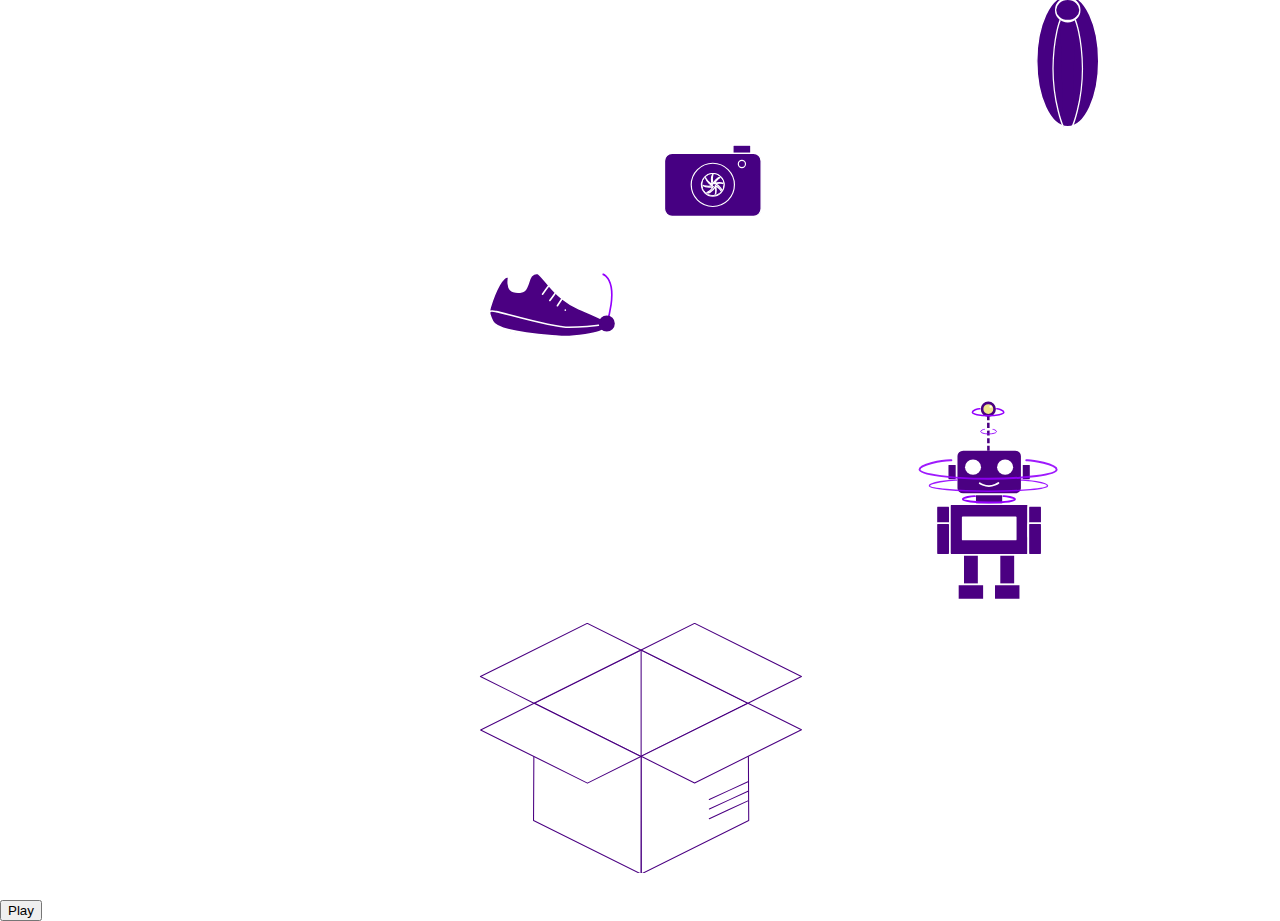
==== commit 5fd3269c: "Added robot and shoes animation" ====
--- a/boxanimationtest/animationtester.html
+++ b/boxanimationtest/animationtester.html
@@ -179,28 +179,33 @@
    </div>
    <div class="object-path-anim" id="robot-moving">
       <div class="flying-object" id="robot">
-         <svg id="robot-svg"  width="140" viewBox="56 74 55 55">
+         <svg id="robot-svg"  width="200" height="250" viewBox="55 73 60 60">
             <g id="robot-body">
-               <g id="right-arm">
+               <g id="left-arm-rotate">
+               <g id="left-arm">
                   <rect
                      ry="0.67641258"
                      rx="0.37189832"
                      y="105.36721"
-                     x="94.919273"
+                     x="67.327011"
                      height="9.5438995"
                      width="4.0632439"
-                     id="top-arm-r"
+                     id="top-part-l"
                      style="fill:#4b0082;fill-opacity:1;fill-rule:evenodd;stroke:#ffffff;stroke-width:0.529167;stroke-linecap:round;stroke-linejoin:round;stroke-miterlimit:4;;stroke-dashoffset:0;stroke-opacity:1" />
+                  <g id="wrapper-bot-l">
                   <rect
                      ry="0.67641258"
                      rx="0.37189832"
                      y="110.50768"
-                     x="94.919266"
+                     x="67.327011"
                      height="9.5438995"
                      width="4.0632439"
-                     id="bot-arm-r"
+                     id="bot-part-l"
                      style="fill:#4b0082;fill-opacity:1;fill-rule:evenodd;stroke:#ffffff;stroke-width:0.529167;stroke-linecap:round;stroke-linejoin:round;stroke-miterlimit:4;;stroke-dashoffset:0;stroke-opacity:1" />
-               </g>
+                  </g>
+               </g>
+            </g>
+               <g id="robot-body-box">
                <rect
                ry="0.67641258"
                rx="0.37189832"
@@ -212,7 +217,7 @@
                style="fill:#4b0082;fill-opacity:1;fill-rule:evenodd;stroke:#ffffff;stroke-width:0.529167;stroke-linecap:round;stroke-linejoin:round;stroke-miterlimit:4;;stroke-dashoffset:0;stroke-opacity:1" />
                <g id="chest-screen">
                   <rect
-                     style="opacity:1;fill:#f0e68c;fill-opacity:1;fill-rule:evenodd;stroke:#ffffff;stroke-width:0.529167;stroke-linecap:round;stroke-linejoin:round;stroke-miterlimit:4;;stroke-dashoffset:0;stroke-opacity:1"
+                     style="opacity:1;fill:#ffffff;fill-opacity:1;fill-rule:evenodd;stroke:#ffffff;stroke-width:0.529167;stroke-linecap:round;stroke-linejoin:round;stroke-miterlimit:4;;stroke-dashoffset:0;stroke-opacity:1"
                      id="robot-screen"
                      width="15.875"
                      height="6.6145835"
@@ -224,25 +229,28 @@
                      id="pulse-path"
                      sodipodi:nodetypes="ccccccccc" />
                </g>
-               <g id="left-arm">
+            </g>
+               <g id="right-arm">
                   <rect
                      ry="0.67641258"
                      rx="0.37189832"
                      y="105.36721"
-                     x="67.327011"
+                     x="94.919273"
                      height="9.5438995"
                      width="4.0632439"
-                     id="top-part-l"
+                     id="top-part-r"
                      style="fill:#4b0082;fill-opacity:1;fill-rule:evenodd;stroke:#ffffff;stroke-width:0.529167;stroke-linecap:round;stroke-linejoin:round;stroke-miterlimit:4;;stroke-dashoffset:0;stroke-opacity:1" />
-                  <rect
+                  <g id="wrapper-bot-r">
+                     <rect
                      ry="0.67641258"
                      rx="0.37189832"
                      y="110.50768"
-                     x="67.327011"
+                     x="94.919266"
                      height="9.5438995"
                      width="4.0632439"
-                     id="bot-part-l"
+                     id="bot-part-r"
                      style="fill:#4b0082;fill-opacity:1;fill-rule:evenodd;stroke:#ffffff;stroke-width:0.529167;stroke-linecap:round;stroke-linejoin:round;stroke-miterlimit:4;;stroke-dashoffset:0;stroke-opacity:1" />
+                  </g>
                </g>
             </g>
             <rect
@@ -254,36 +262,143 @@
                y="101.90875"
                rx="0"
                ry="0" />
-            <g id="head-robot"
-            style="fill:#4b0082;fill-opacity:1;stroke:#ffffff;stroke-width:0.529167;stroke-miterlimit:4;"
-            transform="translate(48.696383,-12.611786)">
+            <g id="robot-head">
+               <path
+                  style="fill:none;stroke:none;stroke-width:0.264583px;stroke-linecap:butt;stroke-linejoin:miter;stroke-opacity:1"
+                  d="m 80.301659,99.484488 1.426558,-0.63143 1.42655,0.46772 1.26285,-0.56127 1.73057,0.56127"
+                  id="mouth-dizzy"
+                  sodipodi:nodetypes="ccccc" />
                <rect
-                  style="opacity:1;fill:#4b0082;fill-opacity:1;fill-rule:evenodd;stroke:#ffffff;stroke-width:0.529167;stroke-linecap:round;stroke-linejoin:round;stroke-miterlimit:4;;stroke-dashoffset:0;stroke-opacity:1"
+                  style="fill:#4b0082;fill-opacity:1;fill-rule:evenodd;stroke:#ffffff;stroke-width:0.529;stroke-linecap:round;stroke-linejoin:round;stroke-miterlimit:4;stroke-dashoffset:0;stroke-opacity:1"
                   id="right-ear"
                   width="2.7715523"
                   height="4.8166962"
-                  x="44.150272"
-                  y="105.43075"
+                  x="92.865219"
+                  y="92.818962"
                   rx="0.31376046"
                   ry="0.60208905" />
                <rect
-                  style="opacity:1;fill:#4b0082;fill-opacity:1;fill-rule:evenodd;stroke:#ffffff;stroke-width:0.529167;stroke-linecap:round;stroke-linejoin:round;stroke-miterlimit:4;;stroke-dashoffset:0;stroke-opacity:1"
+                  style="fill:#4b0082;fill-opacity:1;fill-rule:evenodd;stroke:#ffffff;stroke-width:0.529;stroke-linecap:round;stroke-linejoin:round;stroke-miterlimit:4;stroke-dashoffset:0;stroke-opacity:1"
                   id="left-ear"
                   width="2.7715523"
                   height="4.8166962"
-                  x="21.994934"
-                  y="105.43075"
+                  x="70.709877"
+                  y="92.818962"
                   rx="0.31376046"
                   ry="0.60208905" />
                <rect
-                  style="opacity:1;fill:#4b0082;fill-opacity:1;fill-rule:evenodd;stroke:#ffffff;stroke-width:0.529167;stroke-linecap:round;stroke-linejoin:round;stroke-miterlimit:4;;stroke-dashoffset:0;stroke-opacity:1"
+                  style="fill:#4b0082;fill-opacity:1;fill-rule:evenodd;stroke:#ffffff;stroke-width:0.529;stroke-linecap:round;stroke-linejoin:round;stroke-miterlimit:4;stroke-dashoffset:0;stroke-opacity:1"
                   id="head"
                   width="19.561693"
                   height="13.282631"
-                  x="24.696924"
-                  y="101.19778"
+                  x="73.411865"
+                  y="88.585991"
                   rx="1.9638433"
                   ry="1.8049358" />
+               <g id="antena">
+                  <path
+                     style="fill:none;stroke:none;stroke-width:0.79375;stroke-linecap:butt;stroke-linejoin:miter;stroke-miterlimit:4;stroke-dasharray:1.5875, 0.79375;stroke-dashoffset:0;stroke-opacity:1"
+                     d="m 82.937424,88.699383 c 0,0 -3.307291,-6.520089 -7.559524,-8.976934"
+                     id="antena-m-path-left" />
+                  <path
+                     style="fill:none;stroke:none;stroke-width:0.79375;stroke-linecap:butt;stroke-linejoin:miter;stroke-miterlimit:4;stroke-dasharray:1.5875, 0.79375;stroke-dashoffset:0;stroke-opacity:1"
+                     d="m 82.937424,88.699383 c 0,0 3.307291,-6.520089 7.559524,-8.976934"
+                     id="antena-m-path-right" />
+                  <path
+                     style="fill:none;stroke:#4b0082;stroke-width:0.764319;stroke-linecap:butt;stroke-linejoin:miter;stroke-miterlimit:4;stroke-dasharray:1.52864, 0.764319;stroke-dashoffset:0;stroke-opacity:1"
+                     d="m 82.960845,88.839136 c 0,0 -0.04102,-7.396539 -0.04102,-12.530364"
+                     id="antena-body"
+                     sodipodi:nodetypes="cc" />
+                     <g id="antena-bulb">
+                        <circle
+                           style="fill:#f0e68c;fill-opacity:1;fill-rule:evenodd;stroke:#4b0082;stroke-width:0.79375;stroke-linecap:round;stroke-linejoin:round;stroke-miterlimit:4;stroke-dashoffset:0;stroke-opacity:1"
+                           id="antena-led"
+                           cx="82.928955"
+                           cy="76.329132"
+                           r="1.8832169" />
+                        <circle
+                           style="fill:#ffffff;fill-opacity:1;fill-rule:evenodd;stroke:none;stroke-width:0.229358;stroke-linecap:round;stroke-linejoin:round;stroke-miterlimit:4;stroke-dashoffset:0;stroke-opacity:1"
+                           id="path10401"
+                           cx="83.64267"
+                           cy="75.59819"
+                           r="0.36200944" />
+                     </g>
+               </g>
+               <g id="eyes">
+                  <ellipse
+                     ry="2.271791"
+                     rx="2.4054255"
+                     cy="93.758224"
+                     cx="78.341568"
+                     id="left-eye"
+                     style="fill:#f0e68c;fill-opacity:1;fill-rule:evenodd;stroke:none;stroke-width:0.529167;stroke-linecap:round;stroke-linejoin:round;stroke-miterlimit:4;stroke-dashoffset:0;stroke-opacity:1" />
+                  <ellipse
+                     ry="2.271791"
+                     rx="2.4054255"
+                     cy="93.758224"
+                     cx="87.967957"
+                     id="right-eye"
+                     style="fill:#f0e68c;fill-opacity:1;fill-rule:evenodd;stroke:none;stroke-width:0.529167;stroke-linecap:round;stroke-linejoin:round;stroke-miterlimit:4;stroke-dashoffset:0;stroke-opacity:1" />
+               </g>
+               <path
+                  style="fill:#4b0082;fill-opacity:1;stroke:#ffffff;stroke-width:0.529167;stroke-linecap:round;stroke-linejoin:miter;stroke-miterlimit:4;stroke-opacity:1"
+                  d="m 80.348433,98.569068 c 0,0 0.35047,0.230139 0.886617,0.452935 0.500923,0.208159 1.163928,0.409909 1.854614,0.411566 0.697885,0.0017 1.358455,-0.193278 1.86967,-0.405217 0.605717,-0.251118 1.001758,-0.526083 1.001758,-0.526083"
+                  id="mouth"
+                  inkscape:connector-curvature="0"
+                  sodipodi:nodetypes="csssc" />
+               <g id="eye-dizzy">
+                  <path
+                     sodipodi:type="spiral"
+                     style="fill:none;fill-rule:evenodd;stroke:#4b0082;stroke-width:0.396875;stroke-linecap:round;stroke-miterlimit:4;stroke-opacity:1"
+                     id="dizzy"
+                     sodipodi:cx="78.162498"
+                     sodipodi:cy="93.784195"
+                     sodipodi:expansion="1"
+                     sodipodi:revolution="3"
+                     sodipodi:radius="2.1600962"
+                     sodipodi:argument="-17.854185"
+                     sodipodi:t0="0"
+                     d="m 78.162498,93.784195 c 0.05894,0.09086 -0.0934,0.124276 -0.151019,0.09796 -0.156138,-0.07132 -0.137746,-0.286858 -0.0449,-0.399998 0.166083,-0.202382 0.477172,-0.16394 0.648976,0.0082 0.25213,0.252568 0.191516,0.670288 -0.06122,0.897956 -0.336861,0.303444 -0.864426,0.219716 -1.146934,-0.114285 -0.355507,-0.420305 -0.248247,-1.059059 0.167345,-1.395912 0.503338,-0.407974 1.253972,-0.276971 1.644891,0.220406 0.460685,0.586141 0.305817,1.449059 -0.273466,1.893869 -0.668806,0.513551 -1.644264,0.334743 -2.142849,-0.326527 -0.566523,-0.751377 -0.363725,-1.839549 0.379589,-2.391827 0.833886,-0.619571 2.034895,-0.392749 2.640805,0.432649 0.672675,0.916349 0.421804,2.230286 -0.48571,2.889784" />
+                  <path
+                     sodipodi:type="spiral"
+                     style="fill:none;fill-rule:evenodd;stroke:#4b0082;stroke-width:0.396875;stroke-linecap:round;stroke-miterlimit:4;stroke-opacity:1"
+                     id="dizzy-3"
+                     sodipodi:cx="87.865204"
+                     sodipodi:cy="93.955917"
+                     sodipodi:expansion="1"
+                     sodipodi:revolution="2.9103191"
+                     sodipodi:radius="2.0598741"
+                     sodipodi:argument="-17.854185"
+                     sodipodi:t0="0"
+                     d="m 87.865204,93.955917 c 0.05794,0.08932 -0.09181,0.122162 -0.148451,0.09629 -0.153481,-0.0701 -0.135402,-0.281978 -0.04413,-0.393194 0.163258,-0.198939 0.469055,-0.161151 0.637936,0.008 0.247841,0.248271 0.188258,0.658885 -0.06018,0.882679 -0.331131,0.298283 -0.849721,0.215979 -1.127423,-0.11234 -0.349459,-0.413155 -0.244024,-1.041042 0.164498,-1.372165 0.494776,-0.401034 1.23264,-0.272259 1.616909,0.216656 0.452847,0.576171 0.300614,1.424409 -0.268815,1.861652 -0.657428,0.504814 -1.616291,0.329048 -2.106394,-0.320973 -0.556886,-0.738595 -0.357538,-1.808255 0.373131,-2.351137 0.8197,-0.609031 2.000277,-0.386068 2.59588,0.425289 0.404247,0.550684 0.488603,1.288422 0.237773,1.921453" />
+               </g>
+               <path
+                  sodipodi:type="star"
+                  style="fill:#4b0082;fill-opacity:1;fill-rule:evenodd;stroke:none;stroke-width:3;stroke-linecap:round;stroke-opacity:1;paint-order:stroke fill markers"
+                  id="star-eye"
+                  inkscape:flatsided="false"
+                  sodipodi:sides="5"
+                  sodipodi:cx="87.993813"
+                  sodipodi:cy="93.805588"
+                  sodipodi:r1="2.2043526"
+                  sodipodi:r2="1.1798339"
+                  sodipodi:arg1="0.94262092"
+                  sodipodi:arg2="1.6005221"
+                  inkscape:rounded="0"
+                  inkscape:randomized="0"
+                  d="m 89.289243,95.589132 -1.330497,-0.604232 -1.260875,0.603861 0.163512,-1.452096 -0.963937,-1.01256 1.431553,-0.293213 0.665129,-1.229657 0.721236,1.27088 1.37501,0.25259 -0.985805,1.07866 z" />
+               <g id="heart-path">
+                  <path
+                     style="fill:none;fill-opacity:1;stroke:#4b0082;stroke-width:0.310148;stroke-linecap:round;stroke-linejoin:miter;stroke-miterlimit:4;stroke-opacity:1"
+                     d="m 78.298163,95.456696 c 0,0 -1.418418,-0.9433 -1.543267,-1.581415 -0.124849,-0.638114 0.319057,-1.165253 0.735219,-1.262357 0.416162,-0.0971 0.679731,0.13872 0.790708,0.263569"
+                     id="path14767"
+                     sodipodi:nodetypes="cssc" />
+                  <path
+                     style="fill:none;fill-opacity:1;stroke:#4b0082;stroke-width:0.310148;stroke-linecap:round;stroke-linejoin:miter;stroke-miterlimit:4;stroke-opacity:1"
+                     d="m 78.298163,95.456696 c 0,0 1.383738,-0.9433 1.508587,-1.581415 0.124848,-0.638114 -0.319058,-1.165253 -0.73522,-1.262357 -0.416162,-0.0971 -0.679731,0.13872 -0.790707,0.263569"
+                     id="path14767-7"
+                     sodipodi:nodetypes="cssc" />
+               </g>
             </g>
             <g id="robot-leg">
                <g transform="translate(50.030395,-12.804903)"
@@ -328,33 +443,6 @@
                      y="141.73796" />
                </g>
             </g>
-            <g id="robot-eyes">
-               <ellipse
-                  ry="2.271791"
-                  rx="2.4054255"
-                  cy="93.758224"
-                  cx="78.341568"
-                  id="left-eye"
-                  style="fill:#f0e68c;fill-opacity:1;fill-rule:evenodd;stroke:none;stroke-width:0.529167;stroke-linecap:round;stroke-linejoin:round;stroke-miterlimit:4;;stroke-dashoffset:0;stroke-opacity:1" />
-               <ellipse
-                  ry="2.271791"
-                  rx="2.4054255"
-                  cy="93.758224"
-                  cx="87.967957"
-                  id="right-eye"
-                  style="fill:#f0e68c;fill-opacity:1;fill-rule:evenodd;stroke:none;stroke-width:0.529167;stroke-linecap:round;stroke-linejoin:round;stroke-miterlimit:4;;stroke-dashoffset:0;stroke-opacity:1" />
-            </g>
-            <path
-               style="fill:#4b0082;fill-opacity:1;stroke:#ffffff;stroke-width:0.529167;stroke-linecap:round;stroke-linejoin:miter;stroke-miterlimit:4;;stroke-opacity:1"
-               d="m 80.348433,98.569068 c 0,0 0.35047,0.230139 0.886617,0.452935 0.500923,0.208159 1.163928,0.409909 1.854614,0.411566 0.697885,0.0017 1.358455,-0.193278 1.86967,-0.405217 0.605717,-0.251118 1.001758,-0.526083 1.001758,-0.526083"
-               id="mouth"
-               inkscape:connector-curvature="0"
-               sodipodi:nodetypes="csssc" />
-            <path
-               style="fill:none;stroke:none;stroke-width:0.264583px;stroke-linecap:butt;stroke-linejoin:miter;stroke-opacity:1"
-               d="m 80.301659,99.484488 1.426558,-0.63143 1.42655,0.46772 1.26285,-0.56127 1.73057,0.56127"
-               id="mouth-dizzy"
-               sodipodi:nodetypes="ccccc" />
             <path
                id="spin-path-neck"
                style="fill:none;fill-rule:evenodd;stroke:#9400fd;stroke-width:0.578955;stroke-linecap:round;stroke-linejoin:round;stroke-miterlimit:4;;stroke-opacity:1"
@@ -379,137 +467,41 @@
                d="m 92.846655,97.635658 c 1.416006,-0.07393 7.850535,0.746516 7.850535,1.667388 0,0.920874 -7.933764,1.667394 -17.720551,1.667394 -9.78678,0 -17.74095,-0.8191 -17.720536,-1.667394 0.02096,-0.870202 5.747354,-1.716666 8.225327,-1.667388"
                sodipodi:nodetypes="csssc"
                class="spin-paths" />
-            <g id="antena">
-               <path
-                  style="fill:none;stroke:none;stroke-width:0.79375;stroke-linecap:butt;stroke-linejoin:miter;stroke-miterlimit:4;stroke-dasharray:1.5875, 0.79375;stroke-dashoffset:0;stroke-opacity:1"
-                  d="m 82.937424,88.699383 c 0,0 -3.307291,-6.520089 -7.559524,-8.976934"
-                  id="antena-m-path-left" />
-               <path
-                  style="fill:none;stroke:none;stroke-width:0.79375;stroke-linecap:butt;stroke-linejoin:miter;stroke-miterlimit:4;stroke-dasharray:1.5875, 0.79375;stroke-dashoffset:0;stroke-opacity:1"
-                  d="m 82.937424,88.699383 c 0,0 3.307291,-6.520089 7.559524,-8.976934"
-                  id="antena-m-path-right" />
-               <path
-                  style="fill:none;stroke:#4b0082;stroke-width:0.79375;stroke-linecap:butt;stroke-linejoin:miter;stroke-miterlimit:4;stroke-dasharray:1.5875, 0.79375;stroke-dashoffset:0;stroke-opacity:1"
-                  d="M 82.937424,88.699383 V 76.982121"
-                  id="antena-body" />
-               <circle
-                  style="fill:#f0e68c;fill-opacity:1;fill-rule:evenodd;stroke:#4b0082;stroke-width:0.79375;stroke-linecap:round;stroke-linejoin:round;stroke-miterlimit:4;;stroke-dashoffset:0;stroke-opacity:1"
-                  id="antena-led"
-                  cx="82.928955"
-                  cy="76.329132"
-                  r="1.8832169" />
-               <circle
-                  style="fill:#ffffff;fill-opacity:1;fill-rule:evenodd;stroke:none;stroke-width:0.229358;stroke-linecap:round;stroke-linejoin:round;stroke-miterlimit:4;;stroke-dashoffset:0;stroke-opacity:1"
-                  id="path10401"
-                  cx="83.64267"
-                  cy="75.59819"
-                  r="0.36200944" />
-            </g>
+
             <path
                id="spin-path-neck-6"
                style="fill:none;fill-rule:evenodd;stroke:#9400fd;stroke-width:0.470901;stroke-linecap:round;stroke-linejoin:round;stroke-miterlimit:4;;stroke-opacity:1"
                d="m 85.484739,76.209371 c 0.375948,-0.04667 2.084295,0.472628 2.084295,1.055589 0,0.582983 -2.106394,1.055568 -4.70476,1.055568 -2.598368,0 -4.710181,-0.518537 -4.70476,-1.055568 0.0056,-0.550903 1.525909,-1.086747 2.183804,-1.055589"
                sodipodi:nodetypes="csssc"
                class="spin-paths" />
-            <g id="eye-dizzy">
-               <path
-                  sodipodi:type="spiral"
-                  style="fill:none;fill-rule:evenodd;stroke:#4b0082;stroke-width:1.40493;stroke-linecap:round;stroke-miterlimit:4;;stroke-opacity:1"
-                  id="dizzy"
-                  sodipodi:cx="-131.28908"
-                  sodipodi:cy="39.444305"
-                  sodipodi:expansion="1"
-                  sodipodi:revolution="3"
-                  sodipodi:radius="12.697657"
-                  sodipodi:argument="-17.854185"
-                  sodipodi:t0="0"
-                  d="m -131.28908,39.444305 c 0.34646,0.534117 -0.54905,0.730528 -0.88773,0.57583 -0.91782,-0.419221 -0.80971,-1.68623 -0.26393,-2.351302 0.97629,-1.189659 2.80496,-0.963686 3.81487,0.04798 1.48209,1.484664 1.12578,3.940144 -0.35989,5.278436 -1.98016,1.783733 -5.08134,1.291553 -6.742,-0.671795 -2.08977,-2.470674 -1.45927,-6.225451 0.9837,-8.205569 2.95876,-2.398188 7.3712,-1.628116 9.66914,1.295608 2.70803,3.445507 1.79767,8.517982 -1.60752,11.132701 -3.93143,3.018798 -9.66544,1.967715 -12.59627,-1.91942 -3.33018,-4.416809 -2.13808,-10.813392 2.23133,-14.059834 4.90182,-3.642018 11.96169,-2.308694 15.5234,2.543233 3.95418,5.386557 2.47949,13.110248 -2.85514,16.986967"
-                  transform="matrix(0.13726636,0,0,0.13726636,96.164982,88.513898)" />
-               <path
-                  sodipodi:type="spiral"
-                  style="fill:none;fill-rule:evenodd;stroke:#4b0082;stroke-width:1.40493;stroke-linecap:round;stroke-miterlimit:4;;stroke-opacity:1"
-                  id="dizzy-3"
-                  sodipodi:cx="-131.28908"
-                  sodipodi:cy="39.444305"
-                  sodipodi:expansion="1"
-                  sodipodi:revolution="3"
-                  sodipodi:radius="12.697657"
-                  sodipodi:argument="-17.854185"
-                  sodipodi:t0="0"
-                  transform="matrix(0.13726636,0,0,0.13726636,105.82505,88.368387)"
-                  d="m -131.28908,39.444305 c 0.34646,0.534117 -0.54905,0.730528 -0.88773,0.57583 -0.91782,-0.419221 -0.80971,-1.68623 -0.26393,-2.351302 0.97629,-1.189659 2.80496,-0.963686 3.81487,0.04798 1.48209,1.484664 1.12578,3.940144 -0.35989,5.278436 -1.98016,1.783733 -5.08134,1.291553 -6.742,-0.671795 -2.08977,-2.470674 -1.45927,-6.225451 0.9837,-8.205569 2.95876,-2.398188 7.3712,-1.628116 9.66914,1.295608 2.70803,3.445507 1.79767,8.517982 -1.60752,11.132701 -3.93143,3.018798 -9.66544,1.967715 -12.59627,-1.91942 -3.33018,-4.416809 -2.13808,-10.813392 2.23133,-14.059834 4.90182,-3.642018 11.96169,-2.308694 15.5234,2.543233 3.95418,5.386557 2.47949,13.110248 -2.85514,16.986967" />
-            </g>
-            <g id="eye-on">
-               <g id="star-eye">
-                  <path
-                     sodipodi:type="star"
-                     style="fill:#4b0082;fill-opacity:1;fill-rule:evenodd;stroke:#4b0082;stroke-width:2;stroke-linecap:round;stroke-linejoin:round;stroke-miterlimit:4;;stroke-dashoffset:0;stroke-opacity:1"
-                     id="path16571"
-                     inkscape:flatsided="false"
-                     sodipodi:sides="5"
-                     sodipodi:cx="-171.42857"
-                     sodipodi:cy="-138.57143"
-                     sodipodi:r1="41.664967"
-                     sodipodi:r2="24.948074"
-                     sodipodi:arg1="0.78539816"
-                     sodipodi:arg2="1.4137167"
-                     inkscape:rounded="0.0381228"
-                     inkscape:randomized="0"
-                     d="m -141.96699,-109.10985 c -0.70114,0.70114 -24.5795,-4.97577 -25.55885,-4.82065 -0.97934,0.15511 -21.93475,12.93299 -22.81823,12.48283 -0.88348,-0.45016 -2.86324,-24.91409 -3.3134,-25.79757 -0.45016,-0.88348 -19.07822,-16.86468 -18.92311,-17.84402 0.15512,-0.97935 22.80992,-10.42198 23.51105,-11.12312 0.70114,-0.70113 10.14377,-23.35593 11.12312,-23.51105 0.97935,-0.15511 16.96054,18.47295 17.84403,18.92311 0.88348,0.45015 25.34741,2.42991 25.79756,3.31339 0.45016,0.88349 -12.32772,21.8389 -12.48283,22.81824 -0.15511,0.97935 5.52179,24.85771 4.82066,25.55884 z"
-                     inkscape:transform-center-x="-0.020997517"
-                     inkscape:transform-center-y="-0.17143632"
-                     transform="matrix(0.04739917,0.00916603,-0.00916603,0.04739917,94.774786,102.02796)" />
-               </g>
-               <g id="heart-path"
-                  transform="translate(0.27616445,-0.13692186)"
-                  style="fill:none;fill-opacity:1">
-                  <path
-                     style="fill:none;fill-opacity:1;stroke:#4b0082;stroke-width:0.310148;stroke-linecap:round;stroke-linejoin:miter;stroke-miterlimit:4;;stroke-opacity:1"
-                     d="m 78.021999,95.593618 c 0,0 -1.418418,-0.9433 -1.543267,-1.581415 -0.124849,-0.638114 0.319057,-1.165253 0.735219,-1.262357 0.416162,-0.0971 0.679731,0.13872 0.790708,0.263569"
-                     id="path14767"
-                     sodipodi:nodetypes="cssc" />
-                  <path
-                     style="fill:none;fill-opacity:1;stroke:#4b0082;stroke-width:0.310148;stroke-linecap:round;stroke-linejoin:miter;stroke-miterlimit:4;;stroke-opacity:1"
-                     d="m 78.021999,95.593618 c 0,0 1.383738,-0.9433 1.508587,-1.581415 0.124848,-0.638114 -0.319058,-1.165253 -0.73522,-1.262357 -0.416162,-0.0971 -0.679731,0.13872 -0.790707,0.263569"
-                     id="path14767-7"
-                     sodipodi:nodetypes="cssc" />
-               </g>
-            </g>
+            
+           
             <g id="antena-effect">
-               <path
-                  style="fill:none;stroke:#f0e68c;stroke-width:0.529167;stroke-linecap:round;stroke-linejoin:miter;stroke-miterlimit:4;;stroke-opacity:1"
-                  d="m 82.898144,68.476645 v 4.610399"
-                  id="path24482" />
-               <path
-                  style="fill:none;stroke:#f0e68c;stroke-width:0.529167;stroke-linecap:round;stroke-linejoin:miter;stroke-miterlimit:4;;stroke-opacity:1"
-                  d="m 75.216071,73.771161 4.38475,1.424692"
-                  id="path24482-5"
-                  inkscape:transform-center-x="2.3482202"
-                  inkscape:transform-center-y="-0.79130168" />
-               <path
-                  style="fill:none;stroke:#f0e68c;stroke-width:0.529167;stroke-linecap:round;stroke-linejoin:miter;stroke-miterlimit:4;;stroke-opacity:1"
-                  d="m 78.185499,82.974357 2.709925,-3.729891"
-                  id="path24482-5-2"
-                  inkscape:transform-center-x="1.4782127"
-                  inkscape:transform-center-y="1.9887648" />
-               <path
-                  style="fill:none;stroke:#f0e68c;stroke-width:0.529167;stroke-linecap:round;stroke-linejoin:miter;stroke-miterlimit:4;;stroke-opacity:1"
-                  d="M 87.808991,83.156896 85.099066,79.427005"
-                  id="path24482-5-2-0"
-                  inkscape:transform-center-x="-1.4782127"
-                  inkscape:transform-center-y="1.9887648" />
-               <path
-                  style="fill:none;stroke:#f0e68c;stroke-width:0.529167;stroke-linecap:round;stroke-linejoin:miter;stroke-miterlimit:4;;stroke-opacity:1"
-                  d="M 90.622633,73.846408 86.237883,75.2711"
-                  id="path24482-5-3"
-                  inkscape:transform-center-x="-2.3482198"
-                  inkscape:transform-center-y="-0.79130168" />
                <circle
-                  style="fill:none;fill-opacity:1;fill-rule:evenodd;stroke:#4b0082;stroke-width:0.529167;stroke-linecap:round;stroke-linejoin:round;stroke-miterlimit:4;;stroke-dashoffset:0;stroke-opacity:1;paint-order:stroke fill markers"
+                  style="fill:none;fill-opacity:1;fill-rule:evenodd;stroke:#4b0082;stroke-width:0.529167;stroke-linecap:round;stroke-linejoin:round;stroke-miterlimit:4;stroke-dashoffset:0;stroke-opacity:1;paint-order:stroke fill markers"
                   id="radiated-sound"
                   cx="82.983505"
                   cy="76.361557"
                   r="3.3518062" />
+               <g
+                  id="lightning-effect">
+                  <path
+                     style="fill:none;stroke:#000000;stroke-width:0.79375;stroke-linecap:butt;stroke-linejoin:miter;stroke-miterlimit:4;stroke-opacity:1"
+                     d="m 80.155217,78.826258 -1.195928,2.41872 -1.30962,-2.268329 -1.693752,2.933664"
+                     id="path2875-1"
+                     inkscape:transform-center-x="2.0674532"
+                     inkscape:transform-center-y="1.492169" />
+                  <path
+                     style="fill:none;stroke:#000000;stroke-width:0.79375;stroke-linecap:butt;stroke-linejoin:miter;stroke-miterlimit:4;stroke-opacity:1"
+                     d="m 85.874732,79.042891 1.195928,2.41872 1.30962,-2.268329 1.693752,2.933664"
+                     id="path2875-1-0"
+                     inkscape:transform-center-x="-2.0674535"
+                     inkscape:transform-center-y="1.492169" />
+                  <path
+                     style="fill:none;stroke:#000000;stroke-width:0.79375;stroke-linecap:butt;stroke-linejoin:miter;stroke-miterlimit:4;stroke-opacity:1"
+                     d="M 83.116439,73.108466 81.61973,70.863402 h 2.619241 l -1.693752,-2.933664"
+                     id="path2875" />
+               </g>
             </g>
          </svg>
       </div>
--- a/boxanimationtest/box.css
+++ b/boxanimationtest/box.css
@@ -97,7 +97,7 @@
    transform-box: fill-box;
 }
 #flower-core{
-   fill: khaki!important;
+   fill: #f0e68c!important;
 }
 .ball-squeeze{
    transform-origin: 50% 100%;
@@ -217,7 +217,7 @@
    stroke: rgb(148, 0, 253)!important;
 }
 #marked-begin path{
-   stroke: indigo!important;
+   stroke: #4b0082!important;
 }
 #marked-begin circle{
    transform-origin: center;
@@ -279,6 +279,39 @@
 #cut-effect path{
    stroke: #800000!important;
 }
-#robot-svg{
-   height: 170px!important;
+#antena-effect circle{
+   transform-origin: center;
+   transform-box: fill-box;
+}
+#star-eye, #star-eye path{
+   transform-origin: center;
+   transform-box: fill-box;
+}
+#eye-dizzy path{
+   transform-origin: center;
+   transform-box: fill-box;
+}
+#right-arm rect, #left-arm rect{
+   transform-origin: 50% 19%;
+   transform-box: fill-box;
+}
+#antena-bulb{
+   transform-origin: 50% 220%;
+   transform-box: fill-box;
+}
+#robot-body-box{
+   transform-origin: center;
+   transform-box: fill-box;
+}
+#right-arm-rotate, #left-arm-rotate{
+   transform-origin: 91.5% 96.5%;
+   transform-box: fill-box;
+}
+#wrapper-bot-l{
+   transform-origin: 119% 119%;
+   transform-box: content;
+}
+#wrapper-bot-r{
+   transform-origin: 300% 300%;
+   transform-box: fill-box;
 }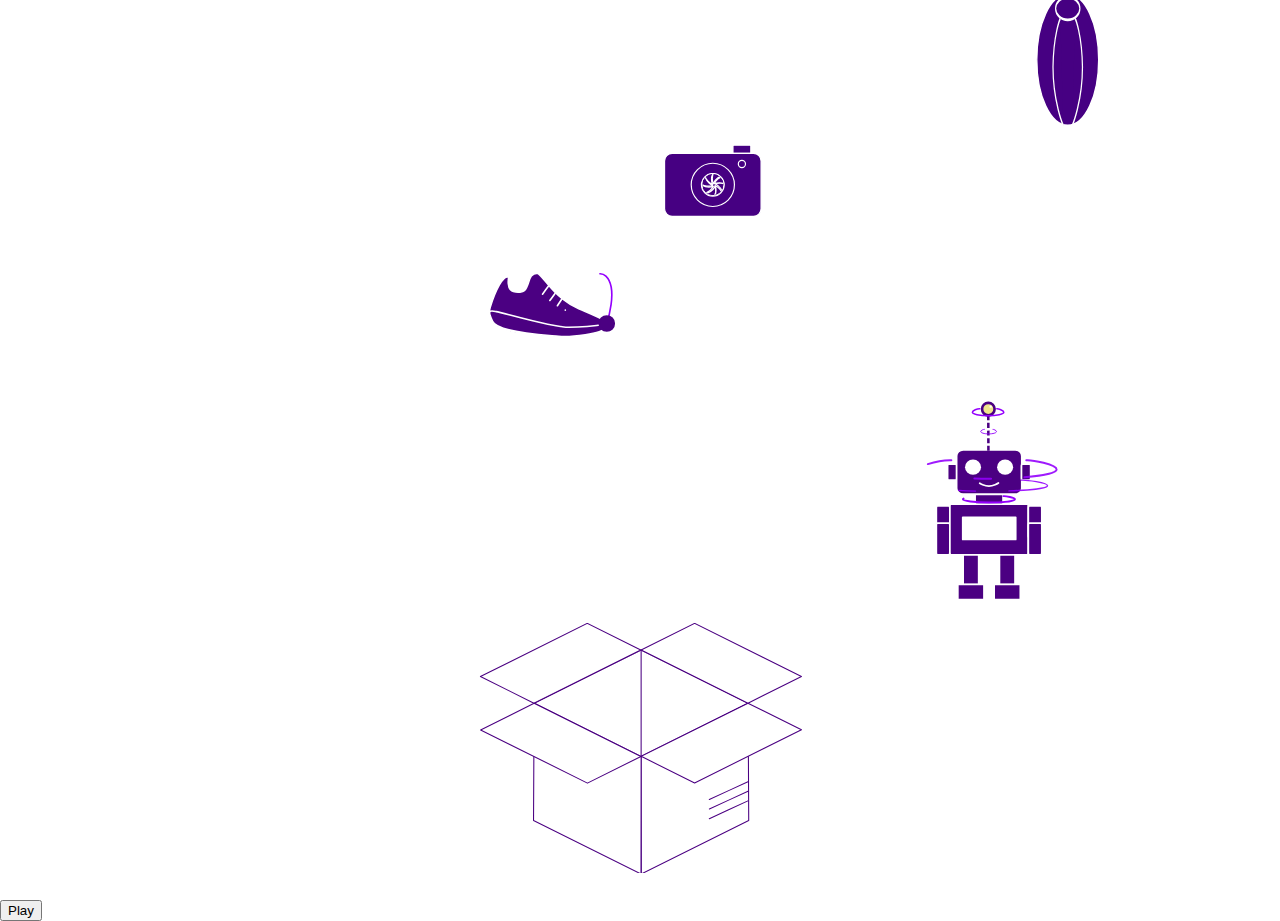
==== commit 0b482f4f: "made the robot head spin" ====
--- a/boxanimationtest/animationtester.html
+++ b/boxanimationtest/animationtester.html
@@ -270,15 +270,6 @@
                   sodipodi:nodetypes="ccccc" />
                <rect
                   style="fill:#4b0082;fill-opacity:1;fill-rule:evenodd;stroke:#ffffff;stroke-width:0.529;stroke-linecap:round;stroke-linejoin:round;stroke-miterlimit:4;stroke-dashoffset:0;stroke-opacity:1"
-                  id="right-ear"
-                  width="2.7715523"
-                  height="4.8166962"
-                  x="92.865219"
-                  y="92.818962"
-                  rx="0.31376046"
-                  ry="0.60208905" />
-               <rect
-                  style="fill:#4b0082;fill-opacity:1;fill-rule:evenodd;stroke:#ffffff;stroke-width:0.529;stroke-linecap:round;stroke-linejoin:round;stroke-miterlimit:4;stroke-dashoffset:0;stroke-opacity:1"
                   id="left-ear"
                   width="2.7715523"
                   height="4.8166962"
@@ -295,6 +286,15 @@
                   y="88.585991"
                   rx="1.9638433"
                   ry="1.8049358" />
+               <rect
+                  style="fill:#4b0082;fill-opacity:1;fill-rule:evenodd;stroke:#ffffff;stroke-width:0.529;stroke-linecap:round;stroke-linejoin:round;stroke-miterlimit:4;stroke-dashoffset:0;stroke-opacity:1"
+                  id="right-ear"
+                  width="2.7715523"
+                  height="4.8166962"
+                  x="92.865219"
+                  y="92.818962"
+                  rx="0.31376046"
+                  ry="0.60208905" />
                <g id="antena">
                   <path
                      style="fill:none;stroke:none;stroke-width:0.79375;stroke-linecap:butt;stroke-linejoin:miter;stroke-miterlimit:4;stroke-dasharray:1.5875, 0.79375;stroke-dashoffset:0;stroke-opacity:1"
@@ -325,28 +325,60 @@
                      </g>
                </g>
                <g id="eyes">
-                  <ellipse
-                     ry="2.271791"
-                     rx="2.4054255"
-                     cy="93.758224"
-                     cx="78.341568"
-                     id="left-eye"
-                     style="fill:#f0e68c;fill-opacity:1;fill-rule:evenodd;stroke:none;stroke-width:0.529167;stroke-linecap:round;stroke-linejoin:round;stroke-miterlimit:4;stroke-dashoffset:0;stroke-opacity:1" />
-                  <ellipse
+                  <g id="left-group-eye">
+                     <ellipse
+                        ry="2.271791"
+                        rx="2.4054255"
+                        cy="93.758224"
+                        cx="78.341568"
+                        id="left-eye"
+                        style="fill:#f0e68c;fill-opacity:1;fill-rule:evenodd;stroke:none;stroke-width:0.529167;stroke-linecap:round;stroke-linejoin:round;stroke-miterlimit:4;stroke-dashoffset:0;stroke-opacity:1" />
+                     <g id="heart-path" class="initial-eye-pulse">
+                        <path
+                           style="fill:none;fill-opacity:1;stroke:#4b0082;stroke-width:0.310148;stroke-linecap:round;stroke-linejoin:miter;stroke-miterlimit:4;stroke-opacity:1"
+                           d="m 78.298163,95.456696 c 0,0 -1.418418,-0.9433 -1.543267,-1.581415 -0.124849,-0.638114 0.319057,-1.165253 0.735219,-1.262357 0.416162,-0.0971 0.679731,0.13872 0.790708,0.263569"
+                           id="path14767"
+                           sodipodi:nodetypes="cssc" />
+                        <path
+                           style="fill:none;fill-opacity:1;stroke:#4b0082;stroke-width:0.310148;stroke-linecap:round;stroke-linejoin:miter;stroke-miterlimit:4;stroke-opacity:1"
+                           d="m 78.298163,95.456696 c 0,0 1.383738,-0.9433 1.508587,-1.581415 0.124848,-0.638114 -0.319058,-1.165253 -0.73522,-1.262357 -0.416162,-0.0971 -0.679731,0.13872 -0.790707,0.263569"
+                           id="path14767-7"
+                           sodipodi:nodetypes="cssc" />
+                     </g>
+                  </g>
+                  <g id="right-group-eye">
+                     <ellipse
                      ry="2.271791"
                      rx="2.4054255"
                      cy="93.758224"
                      cx="87.967957"
                      id="right-eye"
                      style="fill:#f0e68c;fill-opacity:1;fill-rule:evenodd;stroke:none;stroke-width:0.529167;stroke-linecap:round;stroke-linejoin:round;stroke-miterlimit:4;stroke-dashoffset:0;stroke-opacity:1" />
+                     <path
+                     sodipodi:type="star"
+                     style="fill:#4b0082;fill-opacity:1;fill-rule:evenodd;stroke:none;stroke-width:3;stroke-linecap:round;stroke-opacity:1;paint-order:stroke fill markers"
+                     id="star-eye"
+                     class="initial-eye-pulse"
+                     inkscape:flatsided="false"
+                     sodipodi:sides="5"
+                     sodipodi:cx="87.993813"
+                     sodipodi:cy="93.805588"
+                     sodipodi:r1="2.2043526"
+                     sodipodi:r2="1.1798339"
+                     sodipodi:arg1="0.94262092"
+                     sodipodi:arg2="1.6005221"
+                     inkscape:rounded="0"
+                     inkscape:randomized="0"
+                     d="m 89.289243,95.589132 -1.330497,-0.604232 -1.260875,0.603861 0.163512,-1.452096 -0.963937,-1.01256 1.431553,-0.293213 0.665129,-1.229657 0.721236,1.27088 1.37501,0.25259 -0.985805,1.07866 z" />
+                  </g>
                </g>
                <path
-                  style="fill:#4b0082;fill-opacity:1;stroke:#ffffff;stroke-width:0.529167;stroke-linecap:round;stroke-linejoin:miter;stroke-miterlimit:4;stroke-opacity:1"
+                  style="fill:none;fill-opacity:1;stroke:#ffffff;stroke-width:0.529167;stroke-linecap:round;stroke-linejoin:miter;stroke-miterlimit:4;stroke-opacity:1"
                   d="m 80.348433,98.569068 c 0,0 0.35047,0.230139 0.886617,0.452935 0.500923,0.208159 1.163928,0.409909 1.854614,0.411566 0.697885,0.0017 1.358455,-0.193278 1.86967,-0.405217 0.605717,-0.251118 1.001758,-0.526083 1.001758,-0.526083"
                   id="mouth"
                   inkscape:connector-curvature="0"
                   sodipodi:nodetypes="csssc" />
-               <g id="eye-dizzy">
+               <g id="eye-dizzy" style="opacity:0">
                   <path
                      sodipodi:type="spiral"
                      style="fill:none;fill-rule:evenodd;stroke:#4b0082;stroke-width:0.396875;stroke-linecap:round;stroke-miterlimit:4;stroke-opacity:1"
@@ -371,33 +403,6 @@
                      sodipodi:argument="-17.854185"
                      sodipodi:t0="0"
                      d="m 87.865204,93.955917 c 0.05794,0.08932 -0.09181,0.122162 -0.148451,0.09629 -0.153481,-0.0701 -0.135402,-0.281978 -0.04413,-0.393194 0.163258,-0.198939 0.469055,-0.161151 0.637936,0.008 0.247841,0.248271 0.188258,0.658885 -0.06018,0.882679 -0.331131,0.298283 -0.849721,0.215979 -1.127423,-0.11234 -0.349459,-0.413155 -0.244024,-1.041042 0.164498,-1.372165 0.494776,-0.401034 1.23264,-0.272259 1.616909,0.216656 0.452847,0.576171 0.300614,1.424409 -0.268815,1.861652 -0.657428,0.504814 -1.616291,0.329048 -2.106394,-0.320973 -0.556886,-0.738595 -0.357538,-1.808255 0.373131,-2.351137 0.8197,-0.609031 2.000277,-0.386068 2.59588,0.425289 0.404247,0.550684 0.488603,1.288422 0.237773,1.921453" />
-               </g>
-               <path
-                  sodipodi:type="star"
-                  style="fill:#4b0082;fill-opacity:1;fill-rule:evenodd;stroke:none;stroke-width:3;stroke-linecap:round;stroke-opacity:1;paint-order:stroke fill markers"
-                  id="star-eye"
-                  inkscape:flatsided="false"
-                  sodipodi:sides="5"
-                  sodipodi:cx="87.993813"
-                  sodipodi:cy="93.805588"
-                  sodipodi:r1="2.2043526"
-                  sodipodi:r2="1.1798339"
-                  sodipodi:arg1="0.94262092"
-                  sodipodi:arg2="1.6005221"
-                  inkscape:rounded="0"
-                  inkscape:randomized="0"
-                  d="m 89.289243,95.589132 -1.330497,-0.604232 -1.260875,0.603861 0.163512,-1.452096 -0.963937,-1.01256 1.431553,-0.293213 0.665129,-1.229657 0.721236,1.27088 1.37501,0.25259 -0.985805,1.07866 z" />
-               <g id="heart-path">
-                  <path
-                     style="fill:none;fill-opacity:1;stroke:#4b0082;stroke-width:0.310148;stroke-linecap:round;stroke-linejoin:miter;stroke-miterlimit:4;stroke-opacity:1"
-                     d="m 78.298163,95.456696 c 0,0 -1.418418,-0.9433 -1.543267,-1.581415 -0.124849,-0.638114 0.319057,-1.165253 0.735219,-1.262357 0.416162,-0.0971 0.679731,0.13872 0.790708,0.263569"
-                     id="path14767"
-                     sodipodi:nodetypes="cssc" />
-                  <path
-                     style="fill:none;fill-opacity:1;stroke:#4b0082;stroke-width:0.310148;stroke-linecap:round;stroke-linejoin:miter;stroke-miterlimit:4;stroke-opacity:1"
-                     d="m 78.298163,95.456696 c 0,0 1.383738,-0.9433 1.508587,-1.581415 0.124848,-0.638114 -0.319058,-1.165253 -0.73522,-1.262357 -0.416162,-0.0971 -0.679731,0.13872 -0.790707,0.263569"
-                     id="path14767-7"
-                     sodipodi:nodetypes="cssc" />
                </g>
             </g>
             <g id="robot-leg">
--- a/boxanimationtest/box.css
+++ b/boxanimationtest/box.css
@@ -314,4 +314,19 @@
 #wrapper-bot-r{
    transform-origin: 300% 300%;
    transform-box: fill-box;
+}
+#robot-head{
+   transform-origin: center;
+   transform-box: fill-box;
+}
+#left-group-eye, #right-group-eye{
+   transform-origin: center;
+   transform-box: fill-box;
+}
+#mouth{
+   transform-origin: center;
+   transform-box: fill-box;
+}
+.spin-paths{
+   stroke-dasharray: 20 10 5;
 }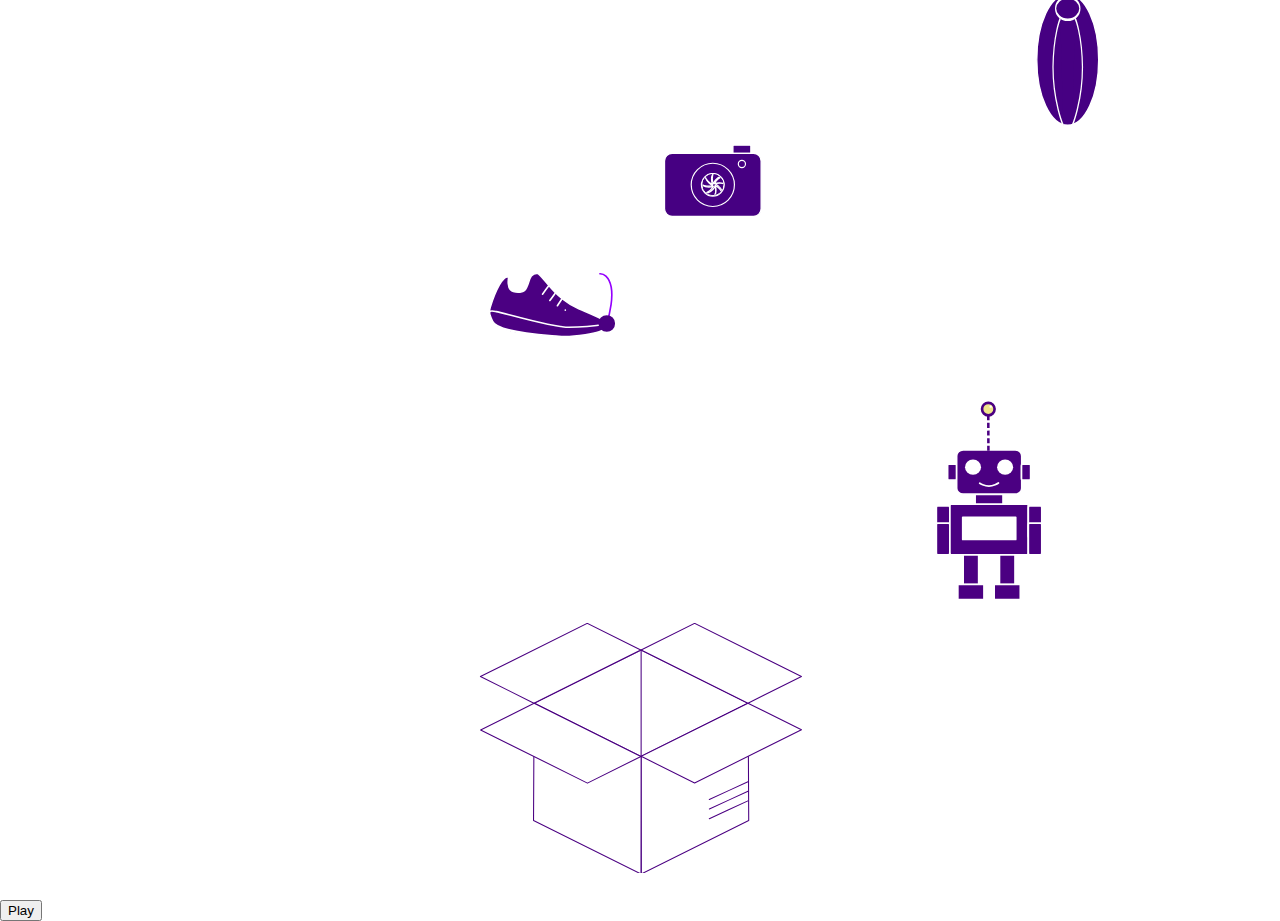
==== commit ee959af8: "added index.html" ====
--- a/boxanimationtest/animationtester.html
+++ b/boxanimationtest/animationtester.html
@@ -448,7 +448,7 @@
                      y="141.73796" />
                </g>
             </g>
-            <path
+<!--             <path
                id="spin-path-neck"
                style="fill:none;fill-rule:evenodd;stroke:#9400fd;stroke-width:0.578955;stroke-linecap:round;stroke-linejoin:round;stroke-miterlimit:4;;stroke-opacity:1"
                d="m 87.455071,102.43792 c 0.624121,-0.0425 3.460196,0.43034 3.460196,0.96114 0,0.53082 -3.496883,0.96112 -7.810506,0.96112 -4.313623,0 -7.819502,-0.47214 -7.810504,-0.96112 0.0093,-0.50161 2.533203,-0.98951 3.625396,-0.96114"
@@ -478,7 +478,7 @@
                style="fill:none;fill-rule:evenodd;stroke:#9400fd;stroke-width:0.470901;stroke-linecap:round;stroke-linejoin:round;stroke-miterlimit:4;;stroke-opacity:1"
                d="m 85.484739,76.209371 c 0.375948,-0.04667 2.084295,0.472628 2.084295,1.055589 0,0.582983 -2.106394,1.055568 -4.70476,1.055568 -2.598368,0 -4.710181,-0.518537 -4.70476,-1.055568 0.0056,-0.550903 1.525909,-1.086747 2.183804,-1.055589"
                sodipodi:nodetypes="csssc"
-               class="spin-paths" />
+               class="spin-paths" /> -->
             
            
             <g id="antena-effect">
